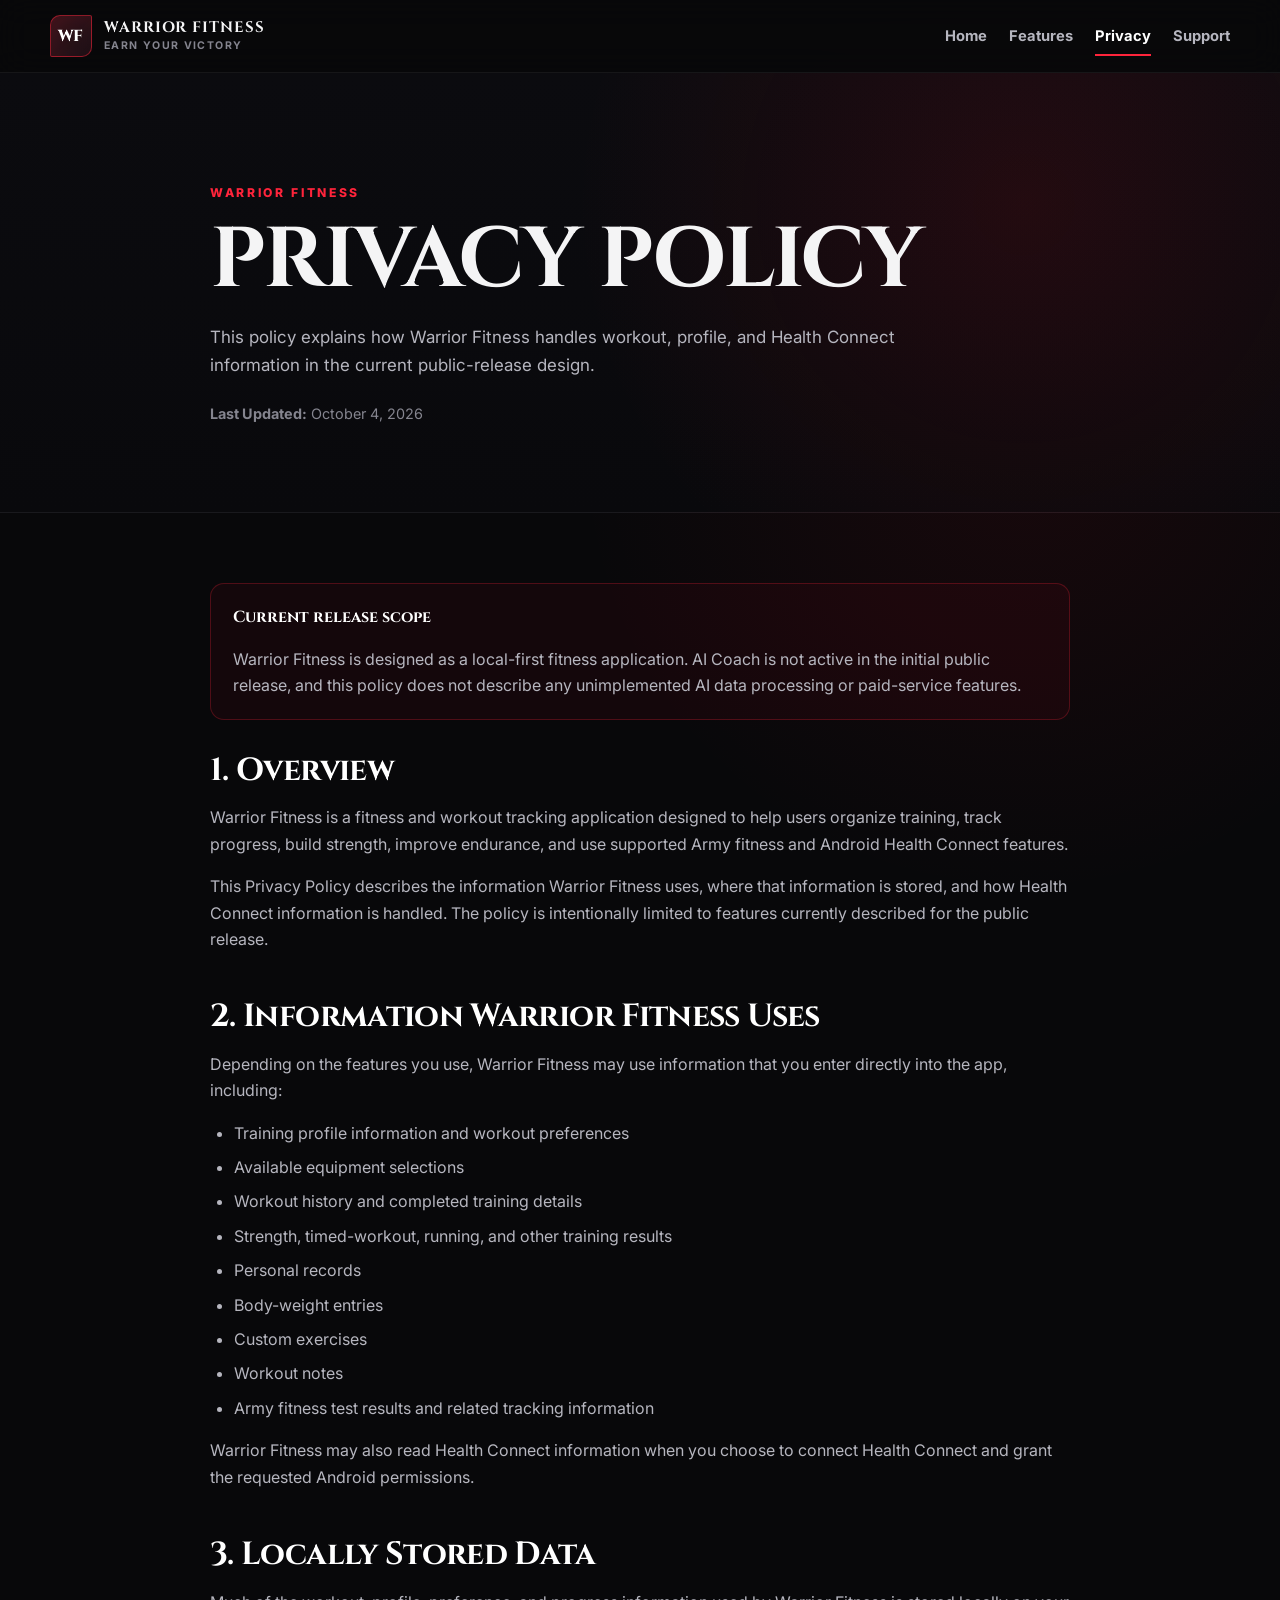
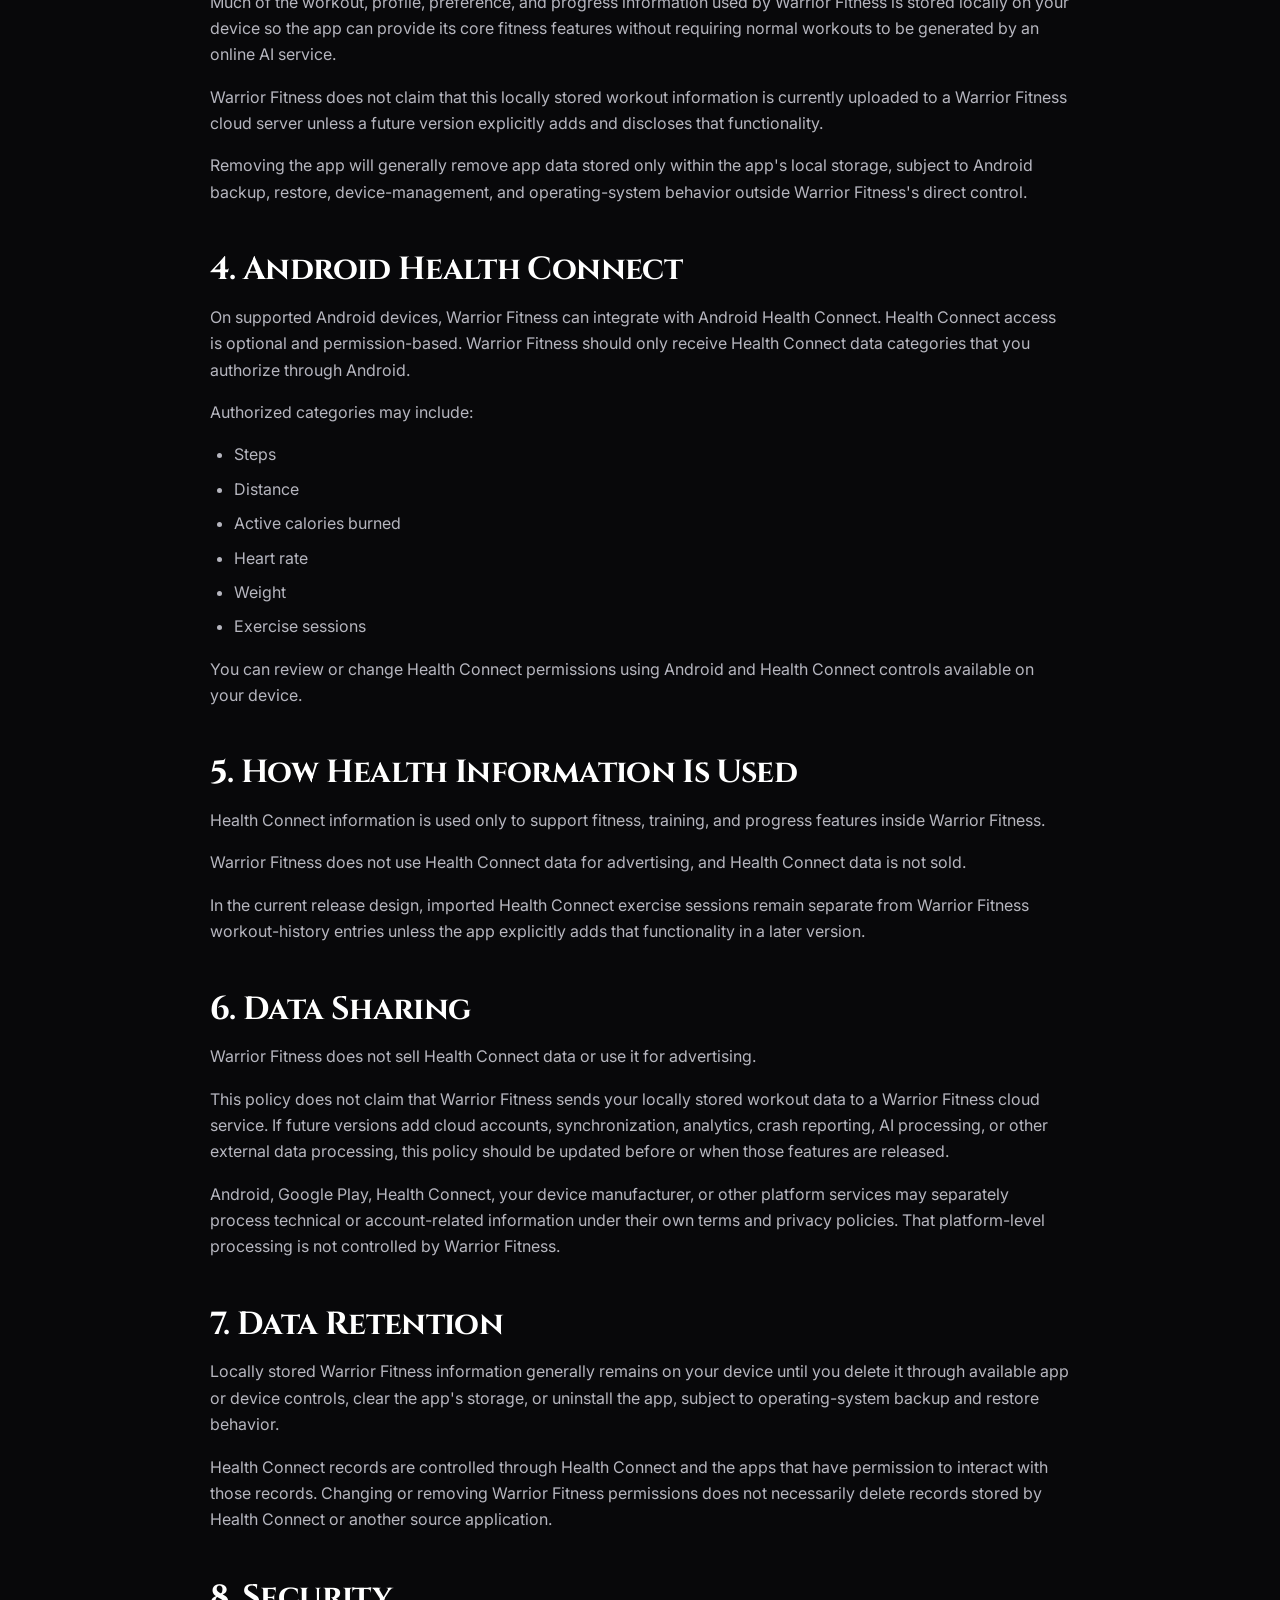
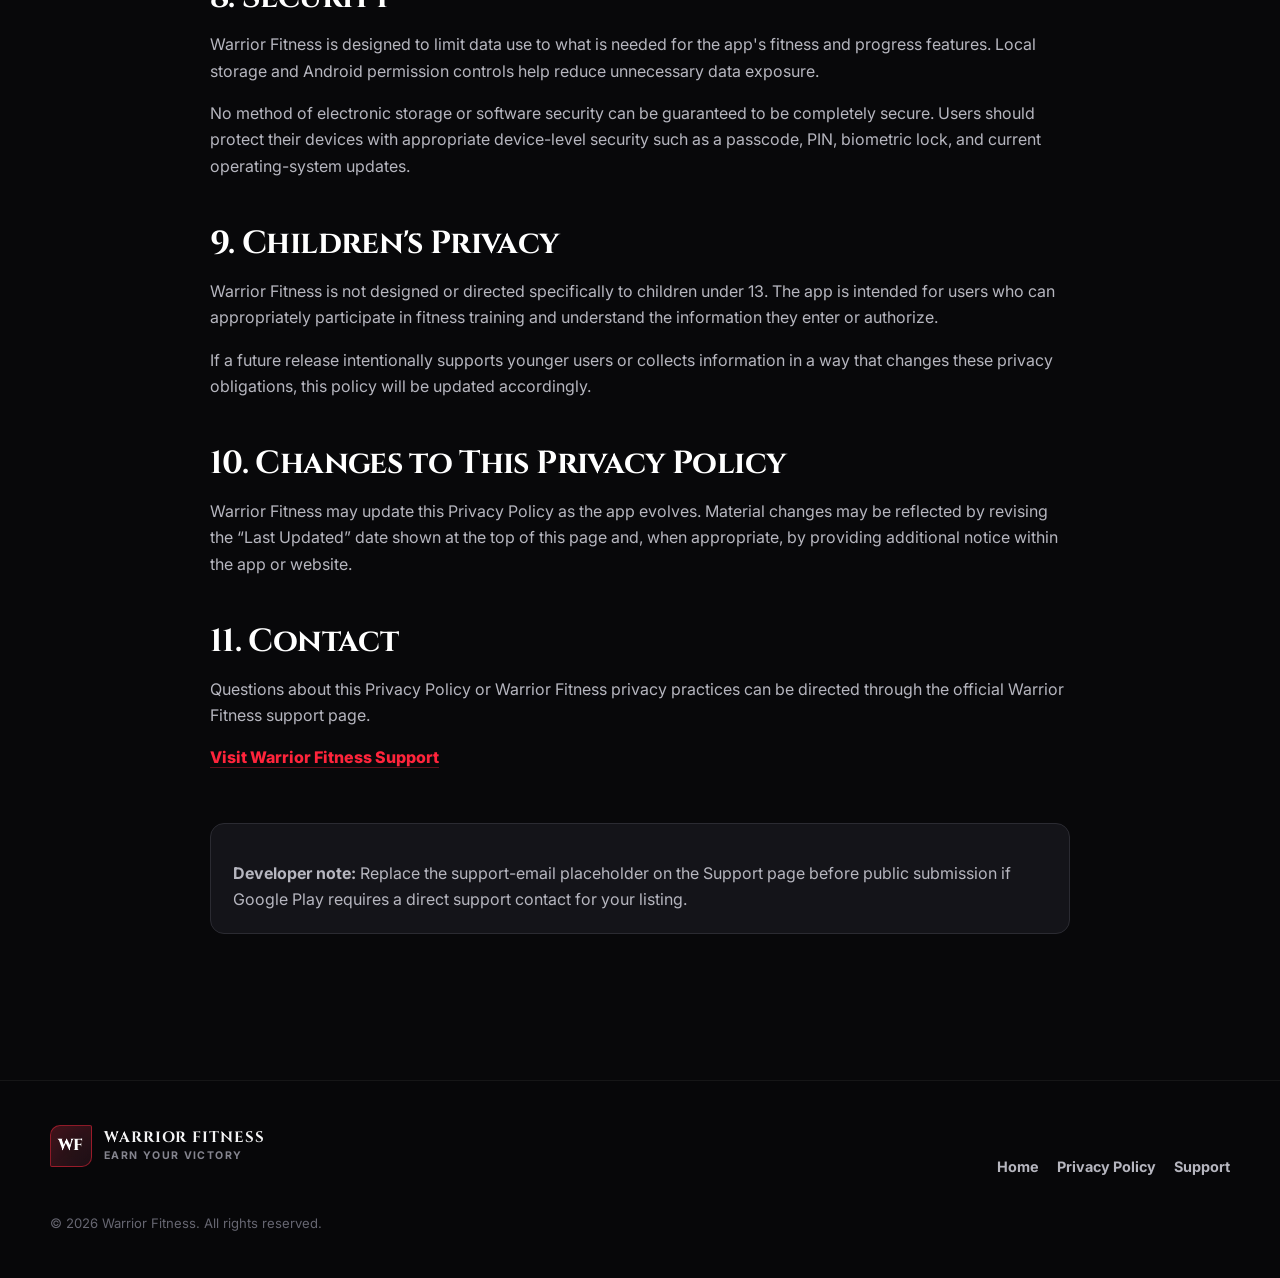
==== privacy.html @ 90946539 "Add files via upload" ====
<!DOCTYPE html>
<html lang="en">
<head>
  <meta charset="utf-8" />
  <meta name="viewport" content="width=device-width, initial-scale=1" />

  <title>Privacy Policy | Warrior Fitness</title>
  <meta name="description" content="Privacy Policy for the Warrior Fitness mobile application." />
  <meta name="theme-color" content="#0a0a0c" />

  <link rel="canonical" href="https://popshot602.github.io/warrior-fitness/privacy.html" />
  <link rel="preconnect" href="https://fonts.googleapis.com" />
  <link rel="preconnect" href="https://fonts.gstatic.com" crossorigin />
  <link href="https://fonts.googleapis.com/css2?family=Cinzel:wght@600;700;800&family=Inter:wght@400;500;600;700&display=swap" rel="stylesheet" />

  <link rel="stylesheet" href="styles.css" />
  <script src="script.js" defer></script>
</head>

<body>
  <a class="skip-link" href="#main-content">Skip to content</a>

  <header class="site-header">
    <div class="container nav-wrap">
      <a class="brand" href="index.html" aria-label="Warrior Fitness home">
        <span class="brand-mark" aria-hidden="true">WF</span>
        <span class="brand-copy">
          <strong>Warrior Fitness</strong>
          <small>Earn Your Victory</small>
        </span>
      </a>

      <button class="nav-toggle" type="button" aria-label="Open navigation" aria-expanded="false" aria-controls="site-nav">
        <span></span>
        <span></span>
        <span></span>
      </button>

      <nav id="site-nav" class="site-nav" aria-label="Main navigation">
        <a href="index.html">Home</a>
        <a href="index.html#features">Features</a>
        <a href="privacy.html" aria-current="page">Privacy</a>
        <a href="support.html">Support</a>
      </nav>
    </div>
  </header>

  <main id="main-content">
    <section class="page-hero">
      <div class="container narrow">
        <p class="eyebrow">Warrior Fitness</p>
        <h1>Privacy Policy</h1>
        <p class="page-summary">
          This policy explains how Warrior Fitness handles workout, profile, and Health Connect information in the current public-release design.
        </p>
        <p class="updated"><strong>Last Updated:</strong> October 4, 2026</p>
      </div>
    </section>

    <section class="section legal-section">
      <div class="container narrow legal-copy">
        <aside class="policy-note">
          <strong>Current release scope</strong>
          <p>
            Warrior Fitness is designed as a local-first fitness application. AI Coach is not active in the initial public release, and this policy does not describe any unimplemented AI data processing or paid-service features.
          </p>
        </aside>

        <h2>1. Overview</h2>
        <p>
          Warrior Fitness is a fitness and workout tracking application designed to help users organize training, track progress, build strength, improve endurance, and use supported Army fitness and Android Health Connect features.
        </p>
        <p>
          This Privacy Policy describes the information Warrior Fitness uses, where that information is stored, and how Health Connect information is handled. The policy is intentionally limited to features currently described for the public release.
        </p>

        <h2>2. Information Warrior Fitness Uses</h2>
        <p>
          Depending on the features you use, Warrior Fitness may use information that you enter directly into the app, including:
        </p>
        <ul>
          <li>Training profile information and workout preferences</li>
          <li>Available equipment selections</li>
          <li>Workout history and completed training details</li>
          <li>Strength, timed-workout, running, and other training results</li>
          <li>Personal records</li>
          <li>Body-weight entries</li>
          <li>Custom exercises</li>
          <li>Workout notes</li>
          <li>Army fitness test results and related tracking information</li>
        </ul>
        <p>
          Warrior Fitness may also read Health Connect information when you choose to connect Health Connect and grant the requested Android permissions.
        </p>

        <h2>3. Locally Stored Data</h2>
        <p>
          Much of the workout, profile, preference, and progress information used by Warrior Fitness is stored locally on your device so the app can provide its core fitness features without requiring normal workouts to be generated by an online AI service.
        </p>
        <p>
          Warrior Fitness does not claim that this locally stored workout information is currently uploaded to a Warrior Fitness cloud server unless a future version explicitly adds and discloses that functionality.
        </p>
        <p>
          Removing the app will generally remove app data stored only within the app's local storage, subject to Android backup, restore, device-management, and operating-system behavior outside Warrior Fitness's direct control.
        </p>

        <h2>4. Android Health Connect</h2>
        <p>
          On supported Android devices, Warrior Fitness can integrate with Android Health Connect. Health Connect access is optional and permission-based. Warrior Fitness should only receive Health Connect data categories that you authorize through Android.
        </p>
        <p>Authorized categories may include:</p>
        <ul>
          <li>Steps</li>
          <li>Distance</li>
          <li>Active calories burned</li>
          <li>Heart rate</li>
          <li>Weight</li>
          <li>Exercise sessions</li>
        </ul>
        <p>
          You can review or change Health Connect permissions using Android and Health Connect controls available on your device.
        </p>

        <h2>5. How Health Information Is Used</h2>
        <p>
          Health Connect information is used only to support fitness, training, and progress features inside Warrior Fitness.
        </p>
        <p>
          Warrior Fitness does not use Health Connect data for advertising, and Health Connect data is not sold.
        </p>
        <p>
          In the current release design, imported Health Connect exercise sessions remain separate from Warrior Fitness workout-history entries unless the app explicitly adds that functionality in a later version.
        </p>

        <h2>6. Data Sharing</h2>
        <p>
          Warrior Fitness does not sell Health Connect data or use it for advertising.
        </p>
        <p>
          This policy does not claim that Warrior Fitness sends your locally stored workout data to a Warrior Fitness cloud service. If future versions add cloud accounts, synchronization, analytics, crash reporting, AI processing, or other external data processing, this policy should be updated before or when those features are released.
        </p>
        <p>
          Android, Google Play, Health Connect, your device manufacturer, or other platform services may separately process technical or account-related information under their own terms and privacy policies. That platform-level processing is not controlled by Warrior Fitness.
        </p>

        <h2>7. Data Retention</h2>
        <p>
          Locally stored Warrior Fitness information generally remains on your device until you delete it through available app or device controls, clear the app's storage, or uninstall the app, subject to operating-system backup and restore behavior.
        </p>
        <p>
          Health Connect records are controlled through Health Connect and the apps that have permission to interact with those records. Changing or removing Warrior Fitness permissions does not necessarily delete records stored by Health Connect or another source application.
        </p>

        <h2>8. Security</h2>
        <p>
          Warrior Fitness is designed to limit data use to what is needed for the app's fitness and progress features. Local storage and Android permission controls help reduce unnecessary data exposure.
        </p>
        <p>
          No method of electronic storage or software security can be guaranteed to be completely secure. Users should protect their devices with appropriate device-level security such as a passcode, PIN, biometric lock, and current operating-system updates.
        </p>

        <h2>9. Children's Privacy</h2>
        <p>
          Warrior Fitness is not designed or directed specifically to children under 13. The app is intended for users who can appropriately participate in fitness training and understand the information they enter or authorize.
        </p>
        <p>
          If a future release intentionally supports younger users or collects information in a way that changes these privacy obligations, this policy will be updated accordingly.
        </p>

        <h2>10. Changes to This Privacy Policy</h2>
        <p>
          Warrior Fitness may update this Privacy Policy as the app evolves. Material changes may be reflected by revising the “Last Updated” date shown at the top of this page and, when appropriate, by providing additional notice within the app or website.
        </p>

        <h2>11. Contact</h2>
        <p>
          Questions about this Privacy Policy or Warrior Fitness privacy practices can be directed through the official Warrior Fitness support page.
        </p>
        <p>
          <a class="text-link" href="support.html">Visit Warrior Fitness Support</a>
        </p>

        <div class="legal-footer-note">
          <p>
            <strong>Developer note:</strong> Replace the support-email placeholder on the Support page before public submission if Google Play requires a direct support contact for your listing.
          </p>
        </div>
      </div>
    </section>
  </main>

  <footer class="site-footer">
    <div class="container footer-grid">
      <div>
        <a class="brand footer-brand" href="index.html" aria-label="Warrior Fitness home">
          <span class="brand-mark" aria-hidden="true">WF</span>
          <span class="brand-copy">
            <strong>Warrior Fitness</strong>
            <small>Earn Your Victory</small>
          </span>
        </a>
      </div>

      <div class="footer-links">
        <a href="index.html">Home</a>
        <a href="privacy.html">Privacy Policy</a>
        <a href="support.html">Support</a>
      </div>

      <p class="copyright">© <span id="year">2026</span> Warrior Fitness. All rights reserved.</p>
    </div>
  </footer>
</body>
</html>
---- styles.css ----
:root {
  --bg: #08080a;
  --bg-soft: #101014;
  --panel: #141419;
  --panel-2: #19191f;
  --line: #2b2b32;
  --line-strong: #42424d;
  --text: #f4f4f5;
  --muted: #b6b6bf;
  --faint: #85858f;
  --red: #d60f22;
  --red-bright: #ff243b;
  --red-dark: #780813;
  --white: #ffffff;
  --shadow: 0 18px 60px rgba(0, 0, 0, 0.38);
  --radius: 18px;
  --radius-sm: 12px;
  --container: 1180px;
}

*,
*::before,
*::after {
  box-sizing: border-box;
}

html {
  scroll-behavior: smooth;
  overflow-x: hidden;
}

body {
  margin: 0;
  min-width: 0;
  overflow-x: hidden;
  background:
    radial-gradient(circle at 80% 10%, rgba(214, 15, 34, 0.08), transparent 28rem),
    var(--bg);
  color: var(--text);
  font-family: "Inter", system-ui, -apple-system, BlinkMacSystemFont, "Segoe UI", sans-serif;
  line-height: 1.65;
  text-rendering: optimizeLegibility;
  -webkit-font-smoothing: antialiased;
}

img,
svg {
  display: block;
  max-width: 100%;
}

a {
  color: inherit;
  text-decoration: none;
}

button,
input,
textarea,
select {
  font: inherit;
}

button,
a {
  -webkit-tap-highlight-color: transparent;
}

::selection {
  background: var(--red);
  color: var(--white);
}

.skip-link {
  position: fixed;
  left: 16px;
  top: 12px;
  z-index: 1000;
  transform: translateY(-180%);
  padding: 10px 14px;
  border-radius: 8px;
  background: var(--white);
  color: #111;
  font-weight: 700;
}

.skip-link:focus {
  transform: translateY(0);
}

.container {
  width: min(calc(100% - 40px), var(--container));
  margin-inline: auto;
}

.narrow {
  width: min(calc(100% - 40px), 860px);
}

.site-header {
  position: sticky;
  top: 0;
  z-index: 100;
  border-bottom: 1px solid rgba(255, 255, 255, 0.06);
  background: rgba(8, 8, 10, 0.88);
  backdrop-filter: blur(16px);
  -webkit-backdrop-filter: blur(16px);
}

.nav-wrap {
  min-height: 72px;
  display: flex;
  align-items: center;
  justify-content: space-between;
  gap: 24px;
}

.brand {
  display: inline-flex;
  align-items: center;
  gap: 12px;
  min-width: max-content;
}

.brand-mark {
  width: 42px;
  height: 42px;
  display: grid;
  place-items: center;
  border: 1px solid rgba(255, 36, 59, 0.5);
  border-radius: 10px 2px 10px 2px;
  background:
    linear-gradient(135deg, rgba(255, 36, 59, 0.18), rgba(255, 36, 59, 0.02)),
    #101014;
  color: var(--white);
  font-family: "Cinzel", Georgia, serif;
  font-weight: 800;
  letter-spacing: 0.04em;
  box-shadow: inset 0 0 24px rgba(214, 15, 34, 0.08);
}

.brand-copy {
  display: grid;
  line-height: 1.1;
}

.brand-copy strong {
  font-family: "Cinzel", Georgia, serif;
  font-size: 0.94rem;
  letter-spacing: 0.06em;
  text-transform: uppercase;
}

.brand-copy small {
  margin-top: 4px;
  color: var(--faint);
  font-size: 0.66rem;
  font-weight: 700;
  letter-spacing: 0.13em;
  text-transform: uppercase;
}

.site-nav {
  display: flex;
  align-items: center;
  gap: 22px;
}

.site-nav a {
  position: relative;
  color: var(--muted);
  font-size: 0.92rem;
  font-weight: 700;
  transition: color 0.2s ease;
}

.site-nav a::after {
  content: "";
  position: absolute;
  left: 0;
  right: 100%;
  bottom: -8px;
  height: 2px;
  background: var(--red-bright);
  transition: right 0.2s ease;
}

.site-nav a:hover,
.site-nav a:focus-visible,
.site-nav a[aria-current="page"] {
  color: var(--white);
}

.site-nav a:hover::after,
.site-nav a:focus-visible::after,
.site-nav a[aria-current="page"]::after {
  right: 0;
}

.nav-toggle {
  display: none;
  width: 44px;
  height: 44px;
  border: 1px solid var(--line);
  border-radius: 10px;
  background: #111116;
  cursor: pointer;
}

.nav-toggle span {
  display: block;
  width: 20px;
  height: 2px;
  margin: 4px auto;
  background: var(--white);
  transition: transform 0.2s ease, opacity 0.2s ease;
}

.hero {
  position: relative;
  isolation: isolate;
  overflow: hidden;
  min-height: 720px;
  display: grid;
  align-items: center;
  border-bottom: 1px solid rgba(255, 255, 255, 0.06);
  background:
    linear-gradient(180deg, rgba(7, 7, 9, 0.74), rgba(7, 7, 9, 0.98)),
    repeating-linear-gradient(120deg, transparent 0 36px, rgba(255, 255, 255, 0.012) 36px 37px);
}

.hero-noise {
  position: absolute;
  inset: 0;
  z-index: -4;
  opacity: 0.35;
  background:
    radial-gradient(circle at 20% 20%, rgba(255, 255, 255, 0.05) 0 1px, transparent 1px 100%);
  background-size: 17px 17px;
}

.hero-glow {
  position: absolute;
  z-index: -3;
  border-radius: 50%;
  filter: blur(110px);
  opacity: 0.2;
}

.hero-glow-one {
  width: 430px;
  height: 430px;
  right: -90px;
  top: 60px;
  background: var(--red-bright);
}

.hero-glow-two {
  width: 280px;
  height: 280px;
  left: -120px;
  bottom: 10px;
  background: var(--red-dark);
}

.hero-grid {
  display: grid;
  grid-template-columns: minmax(0, 1.04fr) minmax(320px, 0.96fr);
  gap: 64px;
  align-items: center;
  padding-block: 88px 96px;
}

.eyebrow {
  margin: 0 0 12px;
  color: var(--red-bright);
  font-size: 0.76rem;
  font-weight: 800;
  letter-spacing: 0.22em;
  text-transform: uppercase;
}

h1,
h2,
h3 {
  margin: 0;
  font-family: "Cinzel", Georgia, serif;
  line-height: 1.08;
}

h1 {
  font-size: clamp(3.4rem, 8vw, 7rem);
  letter-spacing: -0.03em;
  text-transform: uppercase;
}

h2 {
  font-size: clamp(2rem, 4vw, 3.5rem);
  letter-spacing: -0.02em;
}

h3 {
  font-size: 1.18rem;
}

.hero-motto {
  margin: 10px 0 22px;
  color: var(--red-bright);
  font-family: "Cinzel", Georgia, serif;
  font-size: clamp(1.05rem, 2vw, 1.55rem);
  font-weight: 700;
  letter-spacing: 0.26em;
  text-transform: uppercase;
}

.hero-lead {
  max-width: 680px;
  margin: 0;
  color: #d3d3da;
  font-size: clamp(1.06rem, 1.8vw, 1.2rem);
}

.hero-actions,
.cta-actions {
  display: flex;
  flex-wrap: wrap;
  gap: 12px;
  margin-top: 30px;
}

.btn {
  min-height: 50px;
  display: inline-flex;
  align-items: center;
  justify-content: center;
  padding: 0 20px;
  border: 1px solid transparent;
  border-radius: 9px;
  font-weight: 800;
  letter-spacing: 0.02em;
  transition: transform 0.18s ease, background 0.18s ease, border-color 0.18s ease, box-shadow 0.18s ease;
}

.btn:hover,
.btn:focus-visible {
  transform: translateY(-2px);
}

.btn-primary {
  background: linear-gradient(180deg, var(--red-bright), var(--red));
  color: var(--white);
  box-shadow: 0 12px 30px rgba(214, 15, 34, 0.22);
}

.btn-primary:hover,
.btn-primary:focus-visible {
  box-shadow: 0 16px 36px rgba(214, 15, 34, 0.34);
}

.btn-secondary {
  border-color: var(--line-strong);
  background: rgba(255, 255, 255, 0.03);
  color: var(--white);
}

.btn-secondary:hover,
.btn-secondary:focus-visible {
  border-color: rgba(255, 36, 59, 0.65);
  background: rgba(255, 36, 59, 0.06);
}

.release-panel {
  max-width: 560px;
  display: flex;
  align-items: center;
  gap: 14px;
  margin-top: 28px;
  padding: 16px;
  border: 1px solid var(--line);
  border-radius: 14px;
  background: rgba(18, 18, 23, 0.72);
  box-shadow: inset 0 1px rgba(255, 255, 255, 0.02);
}

.release-icon {
  width: 42px;
  height: 42px;
  flex: 0 0 auto;
  display: grid;
  place-items: center;
  border-radius: 10px;
  background: rgba(255, 255, 255, 0.06);
}

.release-icon svg {
  width: 21px;
  fill: var(--red-bright);
}

.release-panel div:last-child {
  min-width: 0;
  display: grid;
}

.release-label {
  color: var(--faint);
  font-size: 0.7rem;
  font-weight: 800;
  letter-spacing: 0.14em;
  text-transform: uppercase;
}

.release-panel strong {
  margin-top: 2px;
  color: var(--white);
}

.release-panel small {
  margin-top: 2px;
  color: var(--faint);
}

.hero-art {
  display: grid;
  place-items: center;
}

.shield-ring {
  position: relative;
  width: min(100%, 460px);
  filter: drop-shadow(0 30px 45px rgba(0, 0, 0, 0.45));
}

.spartan-svg {
  width: 100%;
}

.shield-fill {
  fill: #111116;
  stroke: rgba(255, 255, 255, 0.08);
  stroke-width: 4;
}

.shield-line {
  fill: none;
  stroke: var(--red);
  stroke-width: 4;
}

.crest {
  fill: var(--red-dark);
}

.helmet {
  fill: #c70d1f;
}

.helmet-cut {
  fill: #0c0c0f;
}

.helmet-shadow {
  fill: #8d0a16;
}

.spear {
  fill: #d8d8dc;
}

.spear-head,
.spear-butt {
  fill: var(--red-bright);
}

.laurel {
  fill: rgba(214, 15, 34, 0.18);
  stroke: rgba(255, 36, 59, 0.55);
  stroke-width: 2;
}

.laurel-line {
  fill: none;
  stroke: rgba(255, 36, 59, 0.7);
  stroke-width: 3;
}

.warrior-badge {
  position: absolute;
  left: 50%;
  bottom: 24px;
  transform: translateX(-50%);
  min-width: 180px;
  display: flex;
  align-items: center;
  justify-content: center;
  gap: 14px;
  padding: 10px 18px;
  border: 1px solid rgba(255, 36, 59, 0.45);
  border-radius: 999px;
  background: rgba(8, 8, 10, 0.82);
  backdrop-filter: blur(12px);
}

.warrior-badge span {
  color: var(--faint);
  font-size: 0.64rem;
  font-weight: 800;
  letter-spacing: 0.12em;
  text-transform: uppercase;
}

.warrior-badge strong {
  color: var(--white);
  font-family: "Cinzel", Georgia, serif;
  letter-spacing: 0.06em;
}

.hero-stripe {
  position: absolute;
  left: -5%;
  right: -5%;
  bottom: 48px;
  z-index: -2;
  height: 1px;
  transform: rotate(-3deg);
  background: linear-gradient(90deg, transparent, rgba(214, 15, 34, 0.8), transparent);
}

.section {
  padding-block: 96px;
}

.section-dark {
  background:
    linear-gradient(180deg, rgba(255, 255, 255, 0.015), transparent 26%),
    #0d0d11;
  border-block: 1px solid rgba(255, 255, 255, 0.05);
}

.section-grid {
  display: grid;
  grid-template-columns: minmax(0, 0.86fr) minmax(0, 1.14fr);
  gap: 72px;
  align-items: start;
}

.prose {
  color: var(--muted);
  font-size: 1.06rem;
}

.prose p:first-child {
  margin-top: 0;
}

.prose p:last-child {
  margin-bottom: 0;
}

.section-heading {
  max-width: 800px;
  margin-bottom: 44px;
}

.section-heading > p:last-child,
.section-lead,
.page-summary {
  color: var(--muted);
  font-size: 1.06rem;
}

.feature-grid {
  display: grid;
  grid-template-columns: repeat(4, minmax(0, 1fr));
  gap: 16px;
}

.feature-card,
.coming-card,
.support-card {
  position: relative;
  overflow: hidden;
  border: 1px solid var(--line);
  border-radius: var(--radius);
  background:
    linear-gradient(180deg, rgba(255, 255, 255, 0.025), transparent 45%),
    var(--panel);
  box-shadow: inset 0 1px rgba(255, 255, 255, 0.02);
}

.feature-card {
  min-height: 235px;
  padding: 24px;
}

.feature-card::before,
.coming-card::before {
  content: "";
  position: absolute;
  inset: 0 auto 0 0;
  width: 2px;
  background: linear-gradient(180deg, transparent, rgba(255, 36, 59, 0.72), transparent);
  opacity: 0;
  transition: opacity 0.2s ease;
}

.feature-card:hover::before,
.coming-card:hover::before {
  opacity: 1;
}

.feature-card.featured {
  border-color: rgba(255, 36, 59, 0.38);
  background:
    radial-gradient(circle at 90% 0%, rgba(214, 15, 34, 0.15), transparent 45%),
    var(--panel);
}

.icon-box,
.coming-icon {
  display: grid;
  place-items: center;
  width: 42px;
  height: 42px;
  margin-bottom: 22px;
  border: 1px solid rgba(255, 36, 59, 0.28);
  border-radius: 10px;
  background: rgba(214, 15, 34, 0.08);
  color: var(--red-bright);
  font-size: 0.72rem;
  font-weight: 800;
  letter-spacing: 0.08em;
}

.feature-card p,
.coming-card p,
.support-card p,
.support-card li {
  color: var(--muted);
}

.army-section {
  background:
    radial-gradient(circle at 20% 50%, rgba(214, 15, 34, 0.1), transparent 26rem),
    var(--bg);
}

.army-grid {
  display: grid;
  grid-template-columns: minmax(280px, 0.8fr) minmax(0, 1.2fr);
  gap: 78px;
  align-items: center;
}

.army-visual {
  display: grid;
  place-items: center;
}

.target-rings {
  position: relative;
  width: min(100%, 360px);
  aspect-ratio: 1;
  display: grid;
  place-items: center;
  border-radius: 50%;
  background: radial-gradient(circle, rgba(214, 15, 34, 0.16), transparent 58%);
}

.target-rings span {
  position: absolute;
  border: 1px solid rgba(255, 255, 255, 0.09);
  border-radius: 50%;
}

.target-rings span:nth-child(1) { inset: 0; }
.target-rings span:nth-child(2) { inset: 12%; }
.target-rings span:nth-child(3) { inset: 25%; }
.target-rings span:nth-child(4) { inset: 39%; border-color: rgba(255, 36, 59, 0.42); }

.target-rings::before,
.target-rings::after {
  content: "";
  position: absolute;
  background: linear-gradient(90deg, transparent, rgba(255, 36, 59, 0.52), transparent);
}

.target-rings::before {
  width: 100%;
  height: 1px;
}

.target-rings::after {
  width: 1px;
  height: 100%;
  background: linear-gradient(180deg, transparent, rgba(255, 36, 59, 0.52), transparent);
}

.target-core {
  position: relative;
  z-index: 2;
  width: 90px;
  height: 90px;
  display: grid;
  place-items: center;
  border: 2px solid var(--red-bright);
  border-radius: 50%;
  background: #101014;
  color: var(--white);
  font-family: "Cinzel", Georgia, serif;
  font-size: 1.35rem;
  font-weight: 800;
  letter-spacing: 0.12em;
  box-shadow: 0 0 45px rgba(214, 15, 34, 0.22);
}

.check-list {
  list-style: none;
  padding: 0;
  margin: 28px 0 0;
}

.check-list li {
  position: relative;
  margin: 14px 0;
  padding-left: 30px;
  color: #d4d4db;
}

.check-list li::before {
  content: "";
  position: absolute;
  left: 0;
  top: 0.68em;
  width: 14px;
  height: 7px;
  border-left: 2px solid var(--red-bright);
  border-bottom: 2px solid var(--red-bright);
  transform: rotate(-45deg);
}

.fine-print {
  margin-top: 26px;
  color: var(--faint);
  font-size: 0.85rem;
}

.health-grid {
  display: grid;
  grid-template-columns: minmax(0, 1.2fr) minmax(280px, 0.8fr);
  gap: 72px;
  align-items: center;
}

.health-tags {
  display: flex;
  flex-wrap: wrap;
  gap: 10px;
  margin-top: 28px;
}

.health-tags span {
  padding: 9px 12px;
  border: 1px solid var(--line);
  border-radius: 999px;
  background: rgba(255, 255, 255, 0.025);
  color: #d6d6dc;
  font-size: 0.86rem;
  font-weight: 700;
}

.stat-stack {
  display: grid;
  gap: 12px;
}

.stat-card {
  position: relative;
  overflow: hidden;
  min-height: 125px;
  padding: 22px;
  border: 1px solid var(--line);
  border-radius: 16px;
  background: linear-gradient(135deg, #16161c, #111116);
}

.stat-card::after {
  content: "";
  position: absolute;
  inset: 0 0 auto auto;
  width: 110px;
  height: 110px;
  border-radius: 50%;
  transform: translate(36%, -36%);
  background: rgba(214, 15, 34, 0.1);
}

.stat-kicker {
  color: var(--red-bright);
  font-size: 0.7rem;
  font-weight: 800;
  letter-spacing: 0.13em;
  text-transform: uppercase;
}

.stat-card strong {
  display: block;
  margin-top: 3px;
  font-family: "Cinzel", Georgia, serif;
  font-size: 1.7rem;
}

.stat-card small {
  color: var(--faint);
}

.coming-section {
  background:
    linear-gradient(180deg, transparent, rgba(214, 15, 34, 0.035) 50%, transparent),
    var(--bg);
}

.coming-grid {
  display: grid;
  grid-template-columns: repeat(4, minmax(0, 1fr));
  gap: 16px;
}

.coming-card {
  min-height: 230px;
  padding: 24px;
}

.cta-section {
  padding-top: 40px;
}

.cta-card {
  display: flex;
  align-items: center;
  justify-content: space-between;
  gap: 40px;
  padding: 38px;
  border: 1px solid rgba(255, 36, 59, 0.28);
  border-radius: 22px;
  background:
    linear-gradient(120deg, rgba(214, 15, 34, 0.14), transparent 48%),
    var(--panel);
  box-shadow: var(--shadow);
}

.cta-card h2 {
  max-width: 780px;
  font-size: clamp(1.7rem, 3.2vw, 2.8rem);
}

.cta-card p {
  margin-bottom: 0;
  color: var(--muted);
}

.cta-actions {
  flex: 0 0 auto;
  margin-top: 0;
}

.page-hero {
  position: relative;
  overflow: hidden;
  padding-block: 110px 72px;
  border-bottom: 1px solid rgba(255, 255, 255, 0.06);
  background:
    radial-gradient(circle at 80% 30%, rgba(214, 15, 34, 0.12), transparent 28rem),
    linear-gradient(180deg, #0b0b0f, #09090c);
}

.page-hero h1 {
  font-size: clamp(2.7rem, 7vw, 5.3rem);
}

.page-summary {
  max-width: 700px;
  margin-bottom: 0;
}

.updated {
  margin-top: 22px;
  color: var(--faint);
  font-size: 0.9rem;
}

.legal-section {
  padding-top: 70px;
}

.legal-copy {
  color: var(--muted);
}

.legal-copy h2 {
  margin-top: 48px;
  color: var(--white);
  font-size: clamp(1.45rem, 3vw, 2rem);
}

.legal-copy h2:first-of-type {
  margin-top: 34px;
}

.legal-copy ul {
  padding-left: 24px;
}

.legal-copy li {
  margin: 8px 0;
}

.policy-note,
.legal-footer-note {
  padding: 20px 22px;
  border: 1px solid rgba(255, 36, 59, 0.25);
  border-radius: 14px;
  background: rgba(214, 15, 34, 0.06);
}

.policy-note strong {
  display: block;
  color: var(--white);
  font-family: "Cinzel", Georgia, serif;
}

.policy-note p,
.legal-footer-note p {
  margin-bottom: 0;
}

.legal-footer-note {
  margin-top: 52px;
  border-color: var(--line);
  background: var(--panel);
}

.text-link {
  color: var(--red-bright);
  font-weight: 800;
  text-decoration: underline;
  text-decoration-color: rgba(255, 36, 59, 0.35);
  text-underline-offset: 4px;
}

.text-link:hover,
.text-link:focus-visible {
  color: #ff5a6c;
}

.support-section {
  padding-top: 70px;
}

.support-contact-card {
  display: flex;
  align-items: center;
  justify-content: space-between;
  gap: 28px;
  margin-bottom: 26px;
  padding: 28px;
  border: 1px solid rgba(255, 36, 59, 0.3);
  border-radius: var(--radius);
  background:
    linear-gradient(120deg, rgba(214, 15, 34, 0.12), transparent 48%),
    var(--panel);
}

.support-contact-card h2 {
  font-size: clamp(1.5rem, 3vw, 2.1rem);
}

.support-contact-card p {
  margin-bottom: 0;
  color: var(--muted);
}

.support-placeholder {
  flex: 0 0 auto;
  padding: 12px 14px;
  border: 1px solid var(--line);
  border-radius: 10px;
  background: rgba(0, 0, 0, 0.16);
  color: var(--muted);
}

.support-placeholder strong {
  color: var(--white);
}

.support-grid {
  display: grid;
  grid-template-columns: repeat(2, minmax(0, 1fr));
  gap: 16px;
}

.support-card {
  padding: 26px;
}

.support-card h2 {
  font-size: 1.34rem;
}

.support-card ol,
.support-card ul {
  padding-left: 22px;
}

.site-footer {
  margin-top: 50px;
  padding-block: 44px;
  border-top: 1px solid rgba(255, 255, 255, 0.06);
  background: #070709;
}

.footer-grid {
  display: grid;
  grid-template-columns: 1fr auto;
  gap: 28px;
  align-items: end;
}

.footer-brand {
  margin-bottom: 12px;
}

.footer-copy {
  margin: 0;
  color: var(--faint);
}

.footer-links {
  display: flex;
  flex-wrap: wrap;
  justify-content: flex-end;
  gap: 18px;
}

.footer-links a {
  color: var(--muted);
  font-size: 0.9rem;
  font-weight: 700;
}

.footer-links a:hover,
.footer-links a:focus-visible {
  color: var(--white);
}

.copyright {
  grid-column: 1 / -1;
  margin: 6px 0 0;
  color: #666671;
  font-size: 0.82rem;
}

:focus-visible {
  outline: 3px solid rgba(255, 36, 59, 0.65);
  outline-offset: 3px;
}

@media (max-width: 980px) {
  .nav-toggle {
    display: block;
  }

  .site-nav {
    position: absolute;
    left: 20px;
    right: 20px;
    top: calc(100% + 8px);
    display: grid;
    gap: 0;
    padding: 10px;
    border: 1px solid var(--line);
    border-radius: 14px;
    background: rgba(12, 12, 16, 0.98);
    box-shadow: var(--shadow);
    opacity: 0;
    pointer-events: none;
    transform: translateY(-8px);
    transition: opacity 0.18s ease, transform 0.18s ease;
  }

  .site-nav.open {
    opacity: 1;
    pointer-events: auto;
    transform: translateY(0);
  }

  .site-nav a {
    padding: 13px 12px;
    border-radius: 8px;
  }

  .site-nav a::after {
    display: none;
  }

  .site-nav a:hover,
  .site-nav a:focus-visible {
    background: rgba(255, 255, 255, 0.04);
  }

  .nav-toggle[aria-expanded="true"] span:nth-child(1) {
    transform: translateY(6px) rotate(45deg);
  }

  .nav-toggle[aria-expanded="true"] span:nth-child(2) {
    opacity: 0;
  }

  .nav-toggle[aria-expanded="true"] span:nth-child(3) {
    transform: translateY(-6px) rotate(-45deg);
  }

  .hero-grid {
    grid-template-columns: 1fr;
    gap: 46px;
    padding-block: 72px 86px;
  }

  .hero-copy {
    text-align: center;
  }

  .hero-lead,
  .release-panel {
    margin-inline: auto;
  }

  .hero-actions {
    justify-content: center;
  }

  .hero-art {
    order: -1;
  }

  .shield-ring {
    width: min(76vw, 360px);
  }

  .feature-grid,
  .coming-grid {
    grid-template-columns: repeat(2, minmax(0, 1fr));
  }

  .army-grid,
  .health-grid,
  .section-grid {
    grid-template-columns: 1fr;
    gap: 44px;
  }

  .army-visual {
    order: 2;
  }

  .target-rings {
    width: min(80vw, 320px);
  }

  .cta-card {
    align-items: flex-start;
    flex-direction: column;
  }

  .support-contact-card {
    align-items: flex-start;
    flex-direction: column;
  }
}

@media (max-width: 700px) {
  .container,
  .narrow {
    width: min(calc(100% - 28px), var(--container));
  }

  .site-header .container {
    width: calc(100% - 24px);
  }

  .nav-wrap {
    min-height: 66px;
  }

  .brand-copy strong {
    font-size: 0.84rem;
  }

  .brand-copy small {
    font-size: 0.6rem;
  }

  .hero {
    min-height: 0;
  }

  .hero-grid {
    padding-block: 58px 72px;
  }

  h1 {
    font-size: clamp(2.8rem, 16vw, 4.6rem);
  }

  .hero-motto {
    letter-spacing: 0.18em;
  }

  .hero-actions,
  .cta-actions {
    display: grid;
    width: 100%;
  }

  .btn {
    width: 100%;
  }

  .release-panel {
    align-items: flex-start;
    text-align: left;
  }

  .section {
    padding-block: 72px;
  }

  .feature-grid,
  .coming-grid,
  .support-grid {
    grid-template-columns: 1fr;
  }

  .feature-card,
  .coming-card {
    min-height: 0;
  }

  .page-hero {
    padding-block: 84px 58px;
  }

  .cta-section {
    padding-top: 24px;
  }

  .cta-card {
    padding: 26px;
  }

  .support-contact-card,
  .support-card {
    padding: 22px;
  }

  .support-placeholder {
    width: 100%;
  }

  .footer-grid {
    grid-template-columns: 1fr;
    align-items: start;
  }

  .footer-links {
    justify-content: flex-start;
  }
}

@media (prefers-reduced-motion: reduce) {
  html {
    scroll-behavior: auto;
  }

  *,
  *::before,
  *::after {
    animation-duration: 0.01ms !important;
    animation-iteration-count: 1 !important;
    transition-duration: 0.01ms !important;
    scroll-behavior: auto !important;
  }
}
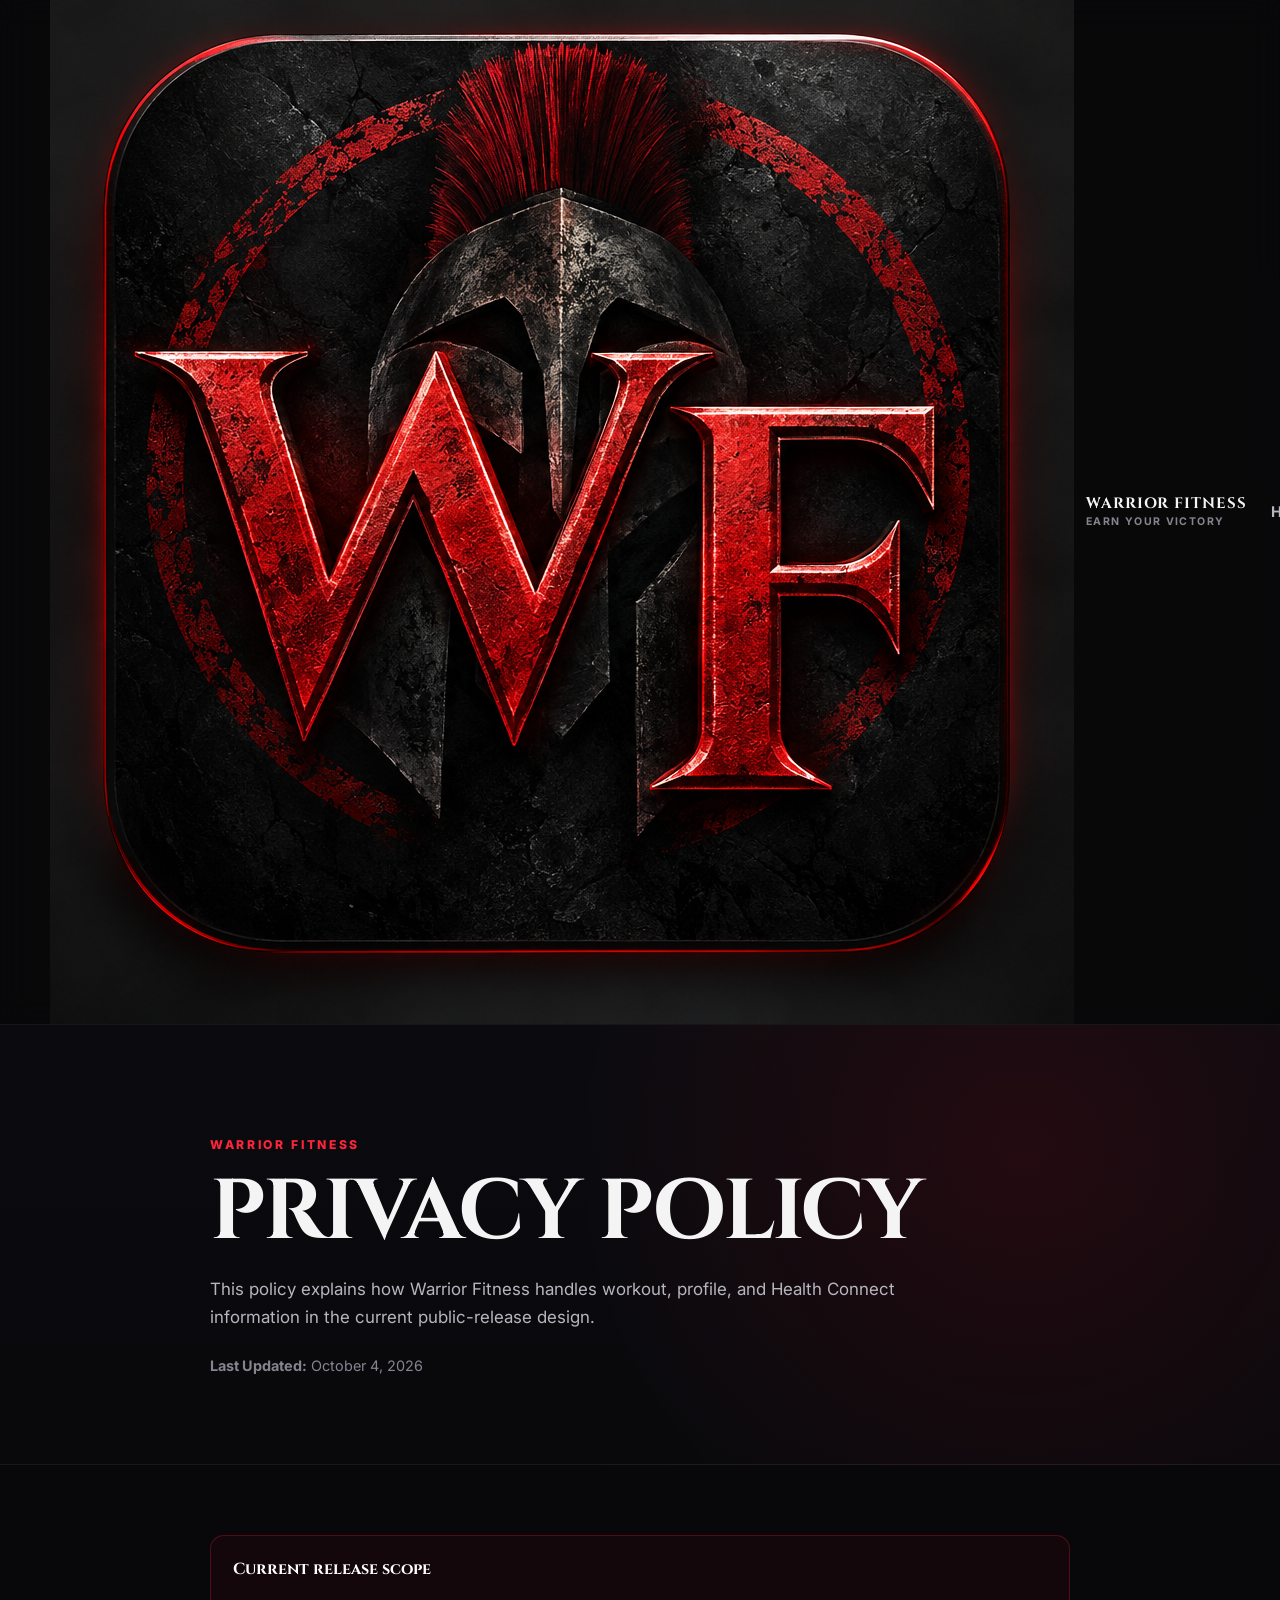
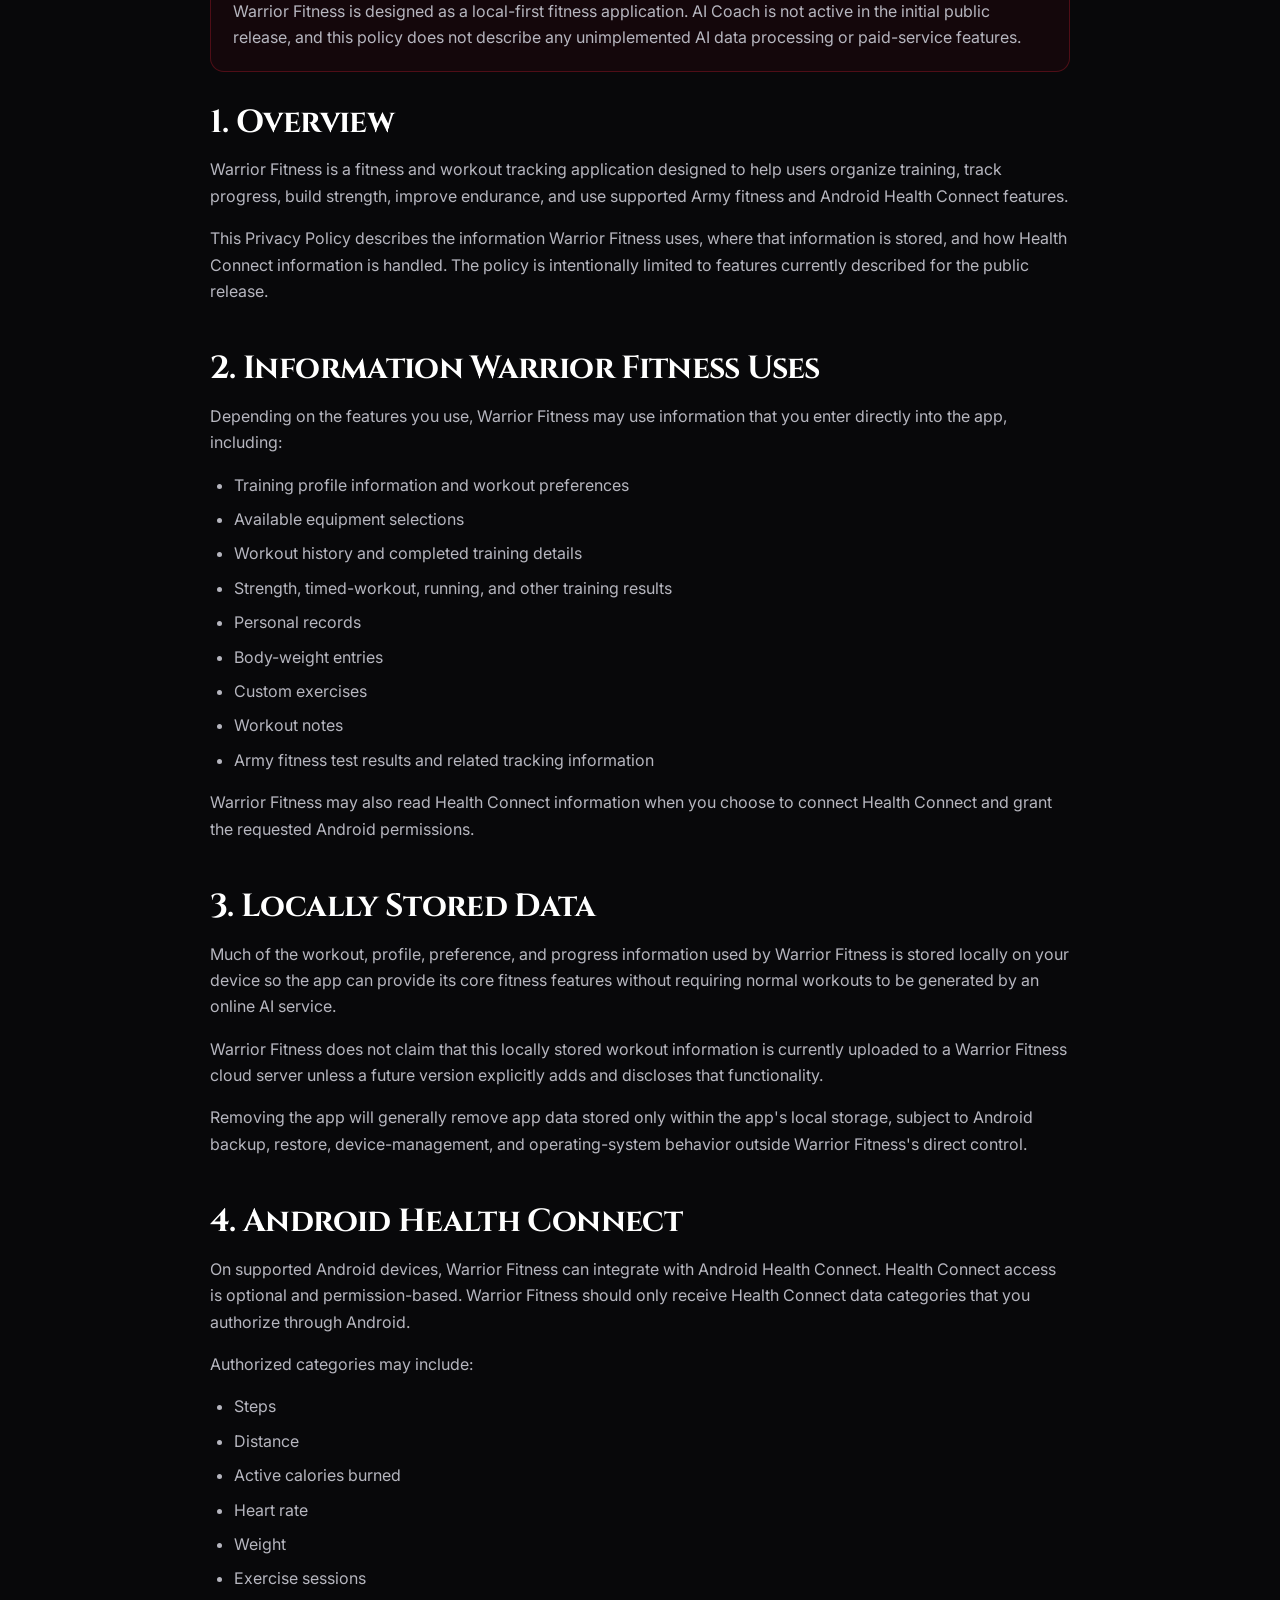
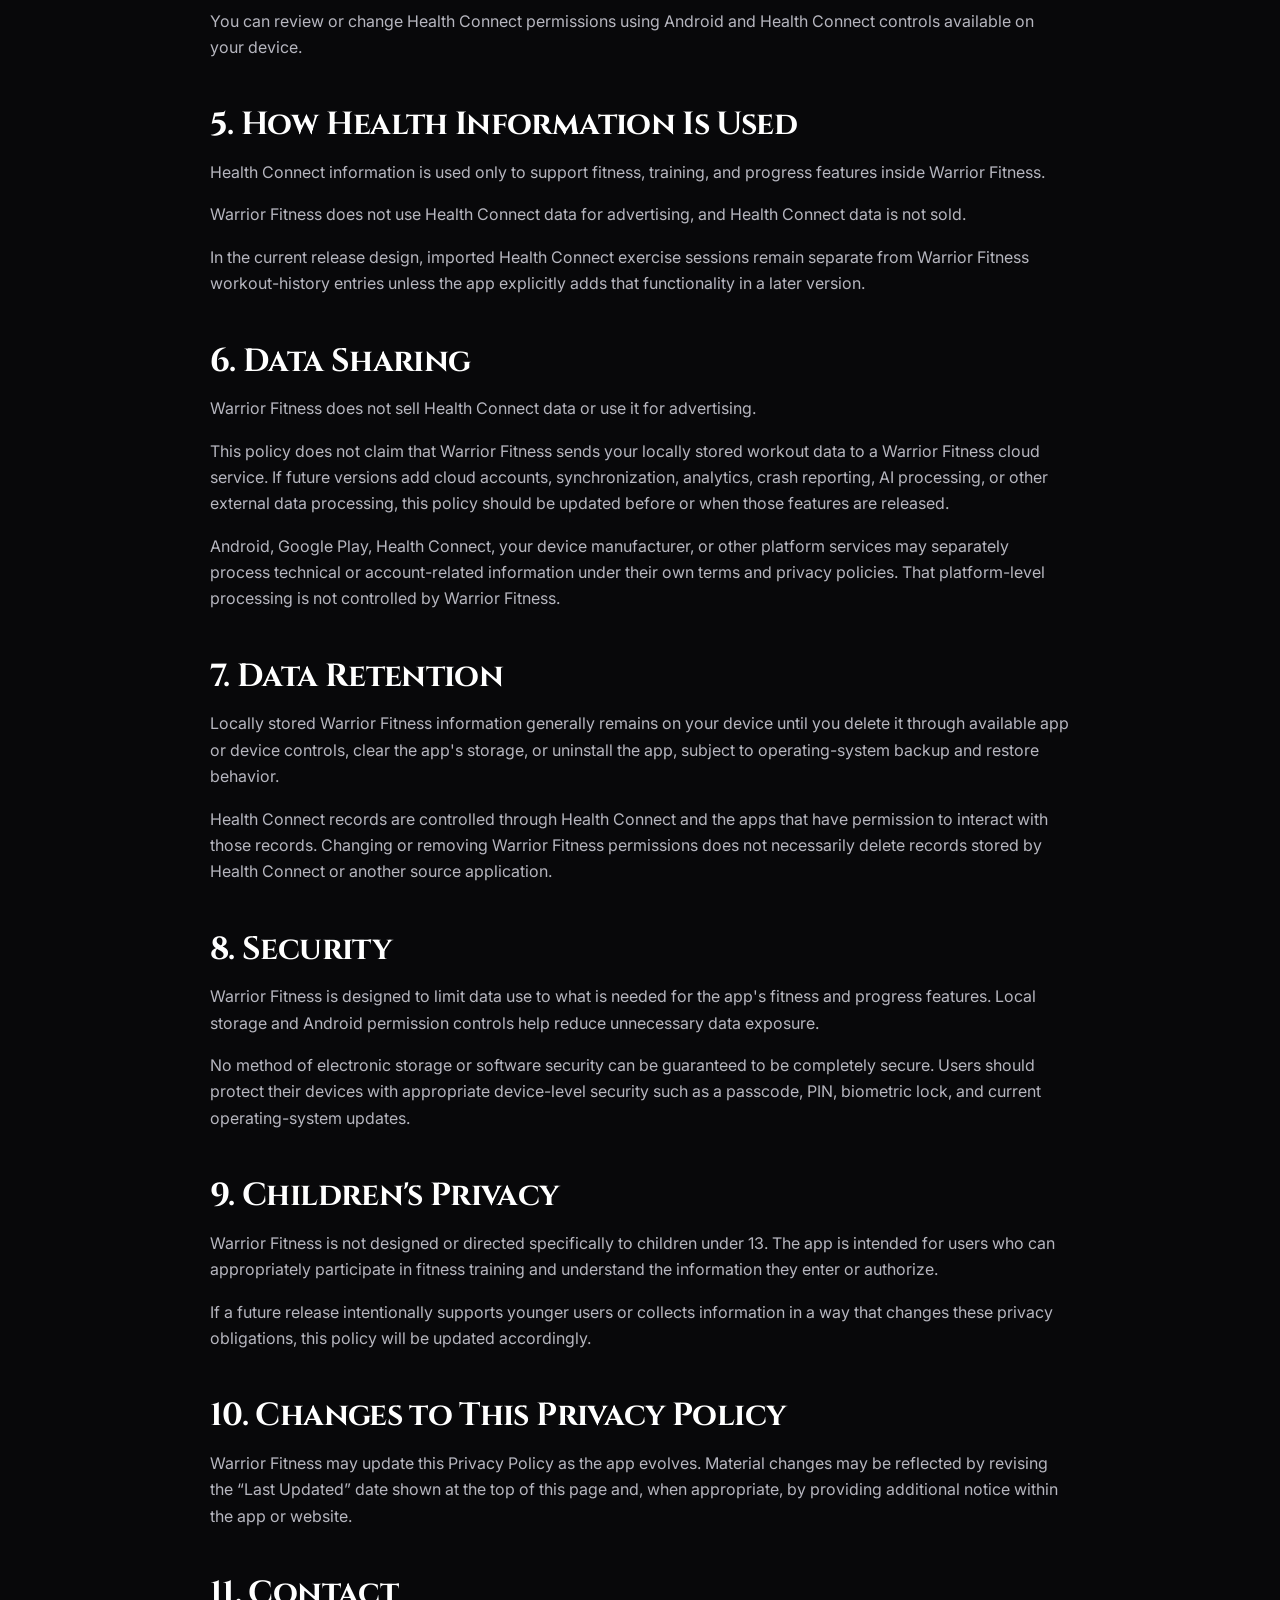
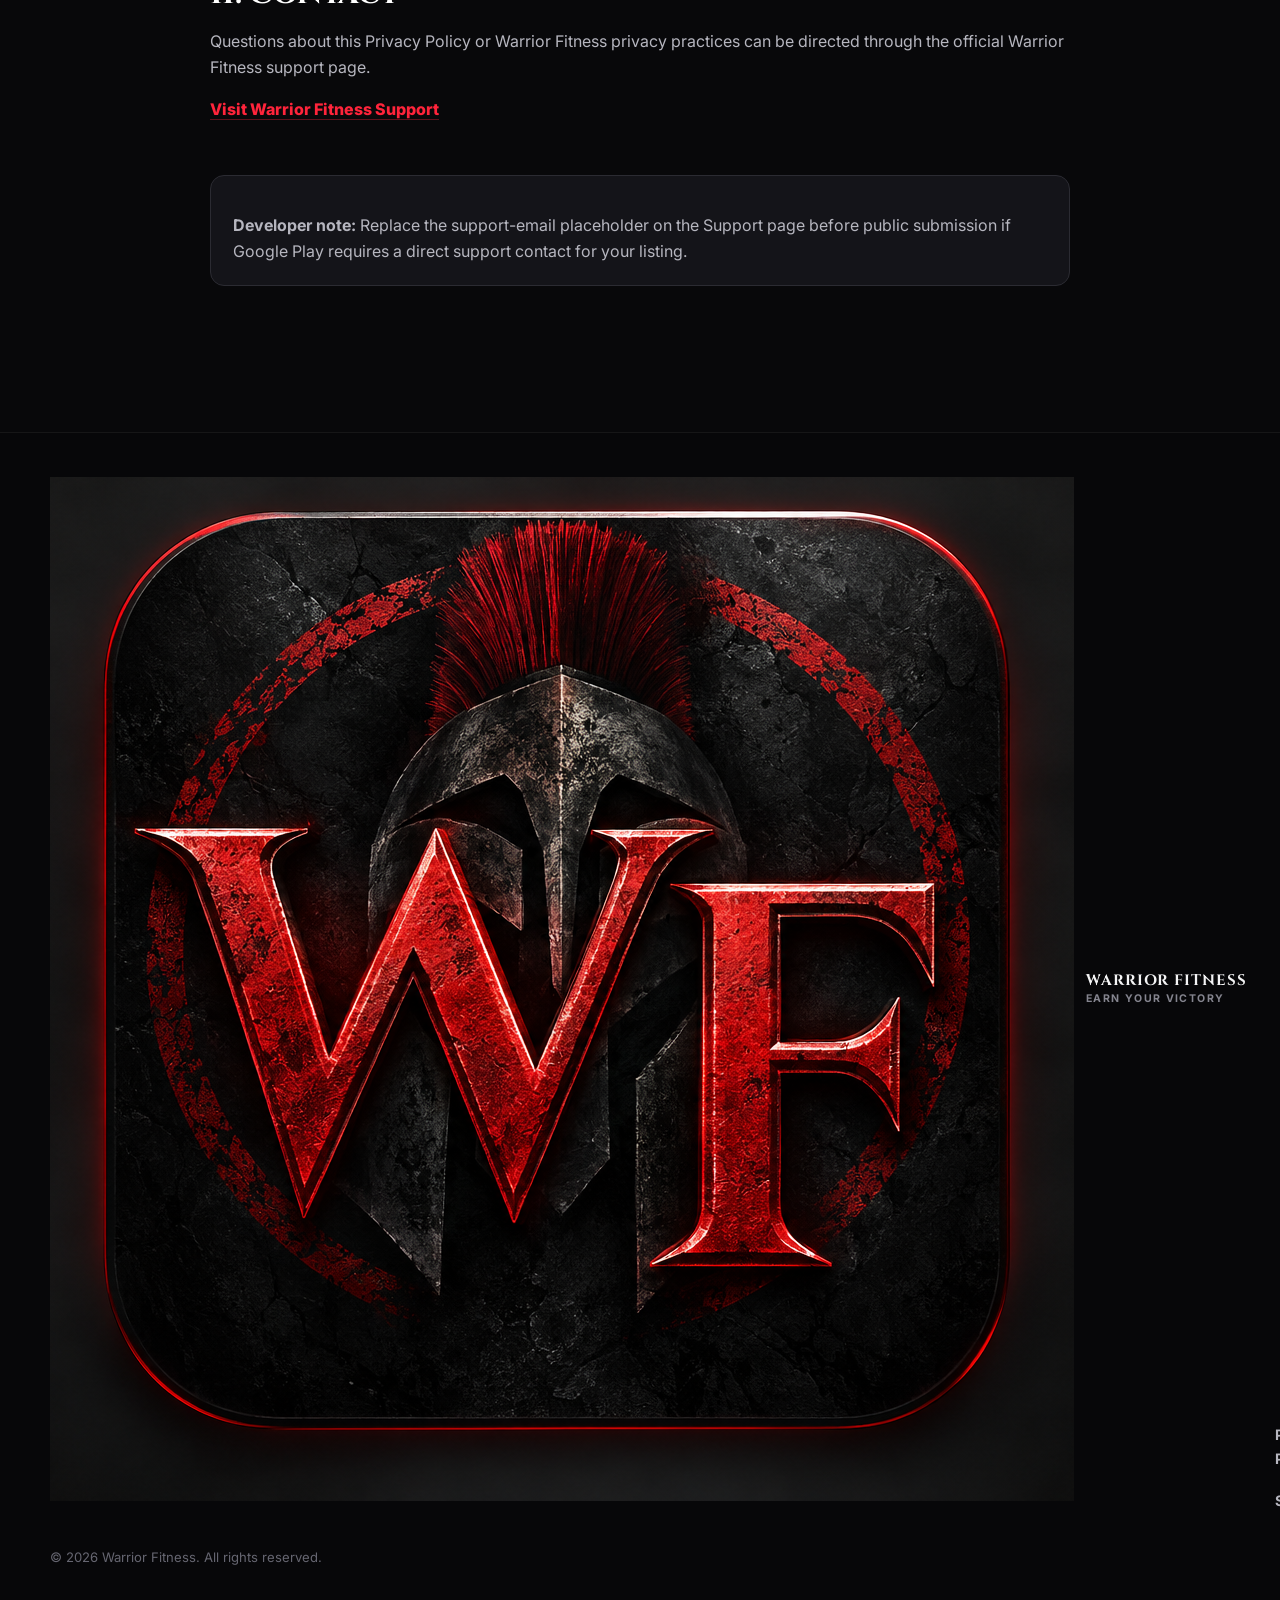
==== commit 7b6a6dcf: "Update privacy.html" ====
--- a/privacy.html
+++ b/privacy.html
@@ -9,6 +9,8 @@
   <meta name="theme-color" content="#0a0a0c" />
 
   <link rel="canonical" href="https://popshot602.github.io/warrior-fitness/privacy.html" />
+  <link rel="icon" type="image/png" href="assets/icon.png" />
+  <link rel="apple-touch-icon" href="assets/icon.png" />
   <link rel="preconnect" href="https://fonts.googleapis.com" />
   <link rel="preconnect" href="https://fonts.gstatic.com" crossorigin />
   <link href="https://fonts.googleapis.com/css2?family=Cinzel:wght@600;700;800&family=Inter:wght@400;500;600;700&display=swap" rel="stylesheet" />
@@ -23,7 +25,7 @@
   <header class="site-header">
     <div class="container nav-wrap">
       <a class="brand" href="index.html" aria-label="Warrior Fitness home">
-        <span class="brand-mark" aria-hidden="true">WF</span>
+        <img class="brand-logo" src="assets/icon.png" alt="" aria-hidden="true" />
         <span class="brand-copy">
           <strong>Warrior Fitness</strong>
           <small>Earn Your Victory</small>
@@ -193,7 +195,7 @@
     <div class="container footer-grid">
       <div>
         <a class="brand footer-brand" href="index.html" aria-label="Warrior Fitness home">
-          <span class="brand-mark" aria-hidden="true">WF</span>
+          <img class="brand-logo" src="assets/icon.png" alt="" aria-hidden="true" />
           <span class="brand-copy">
             <strong>Warrior Fitness</strong>
             <small>Earn Your Victory</small>
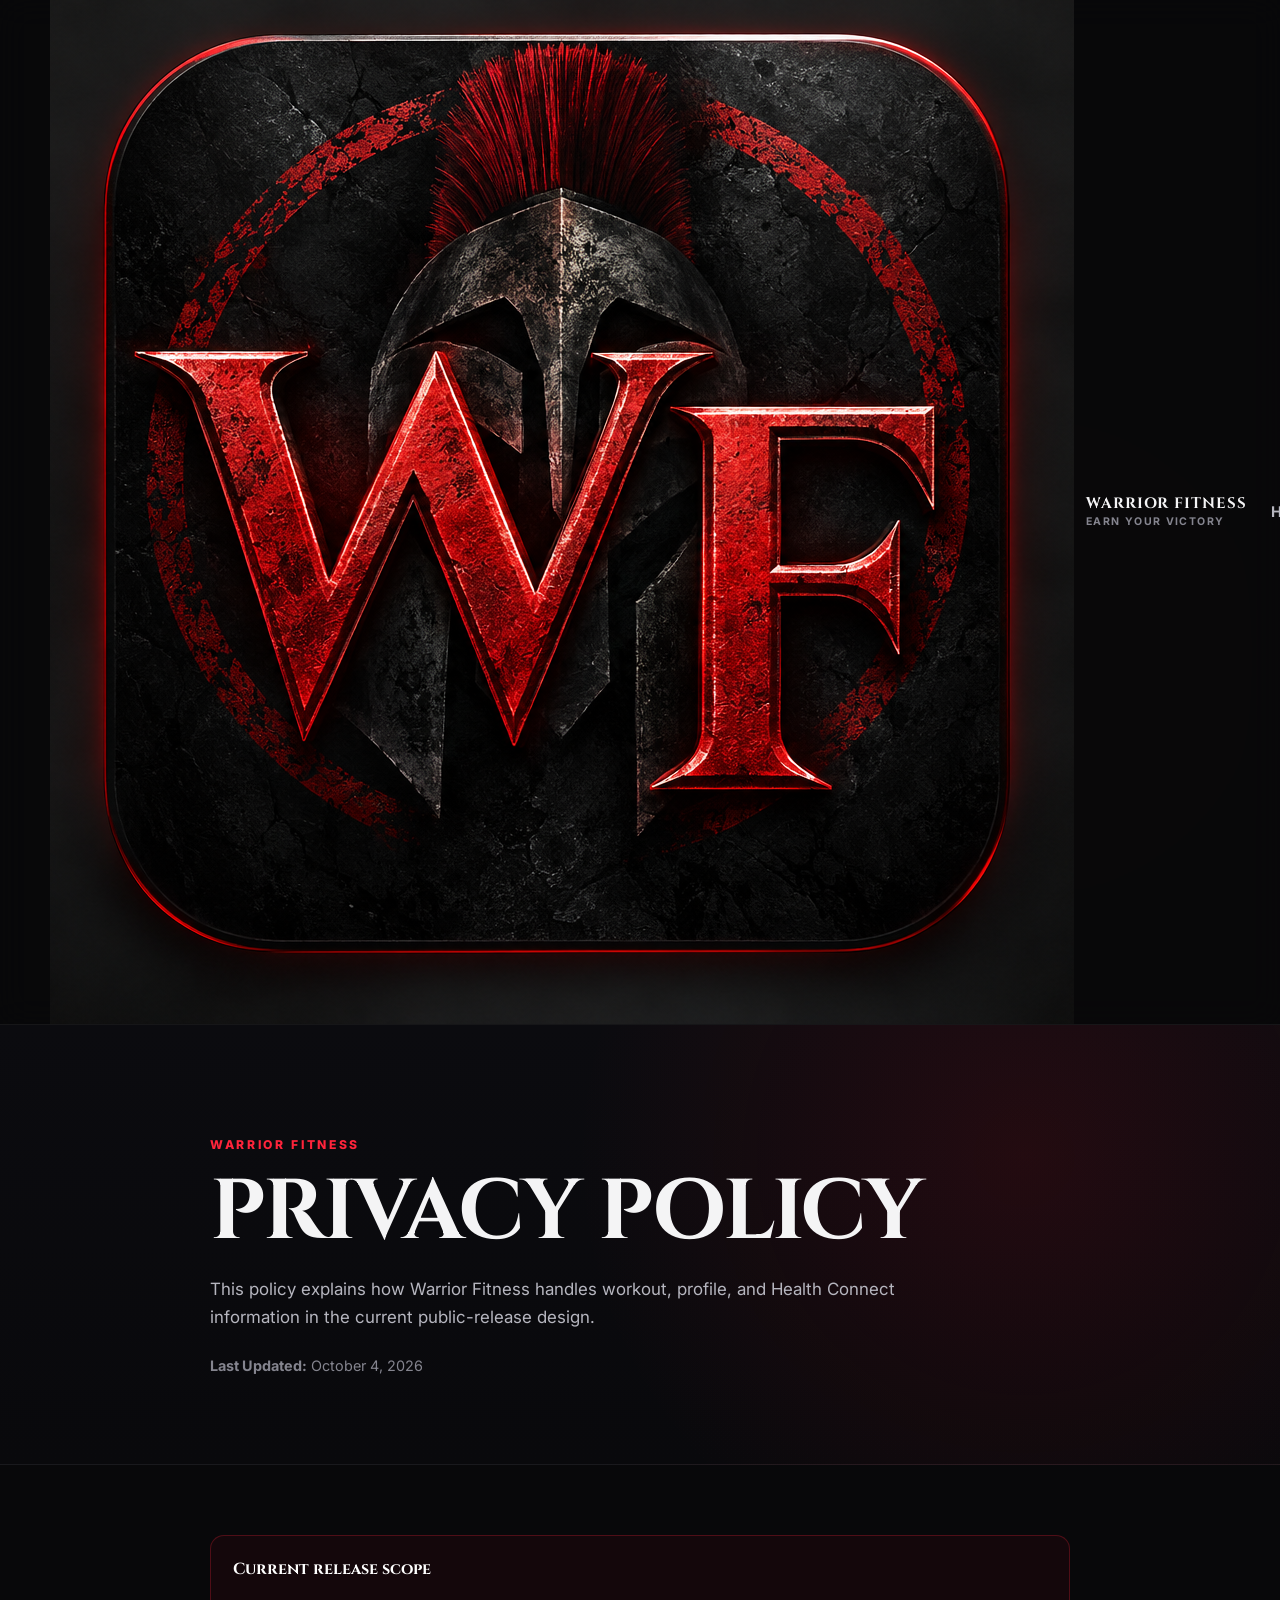
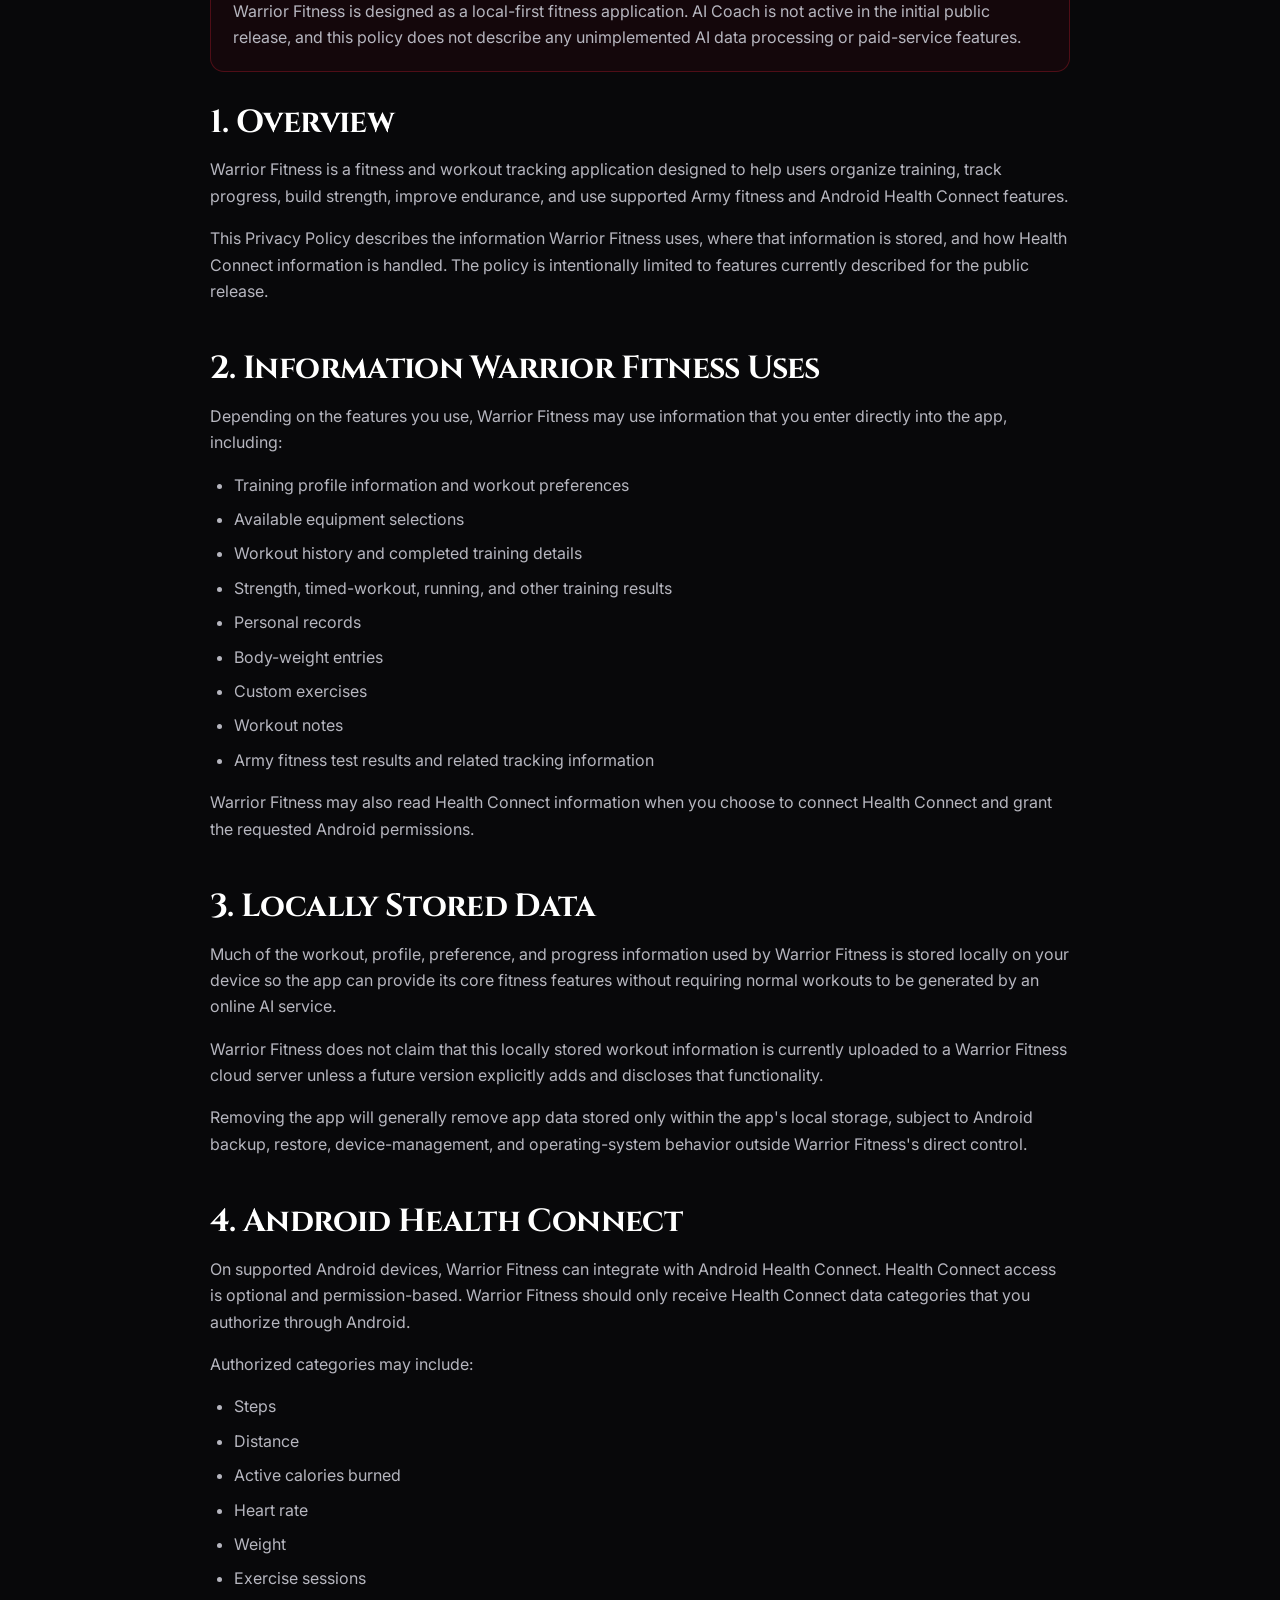
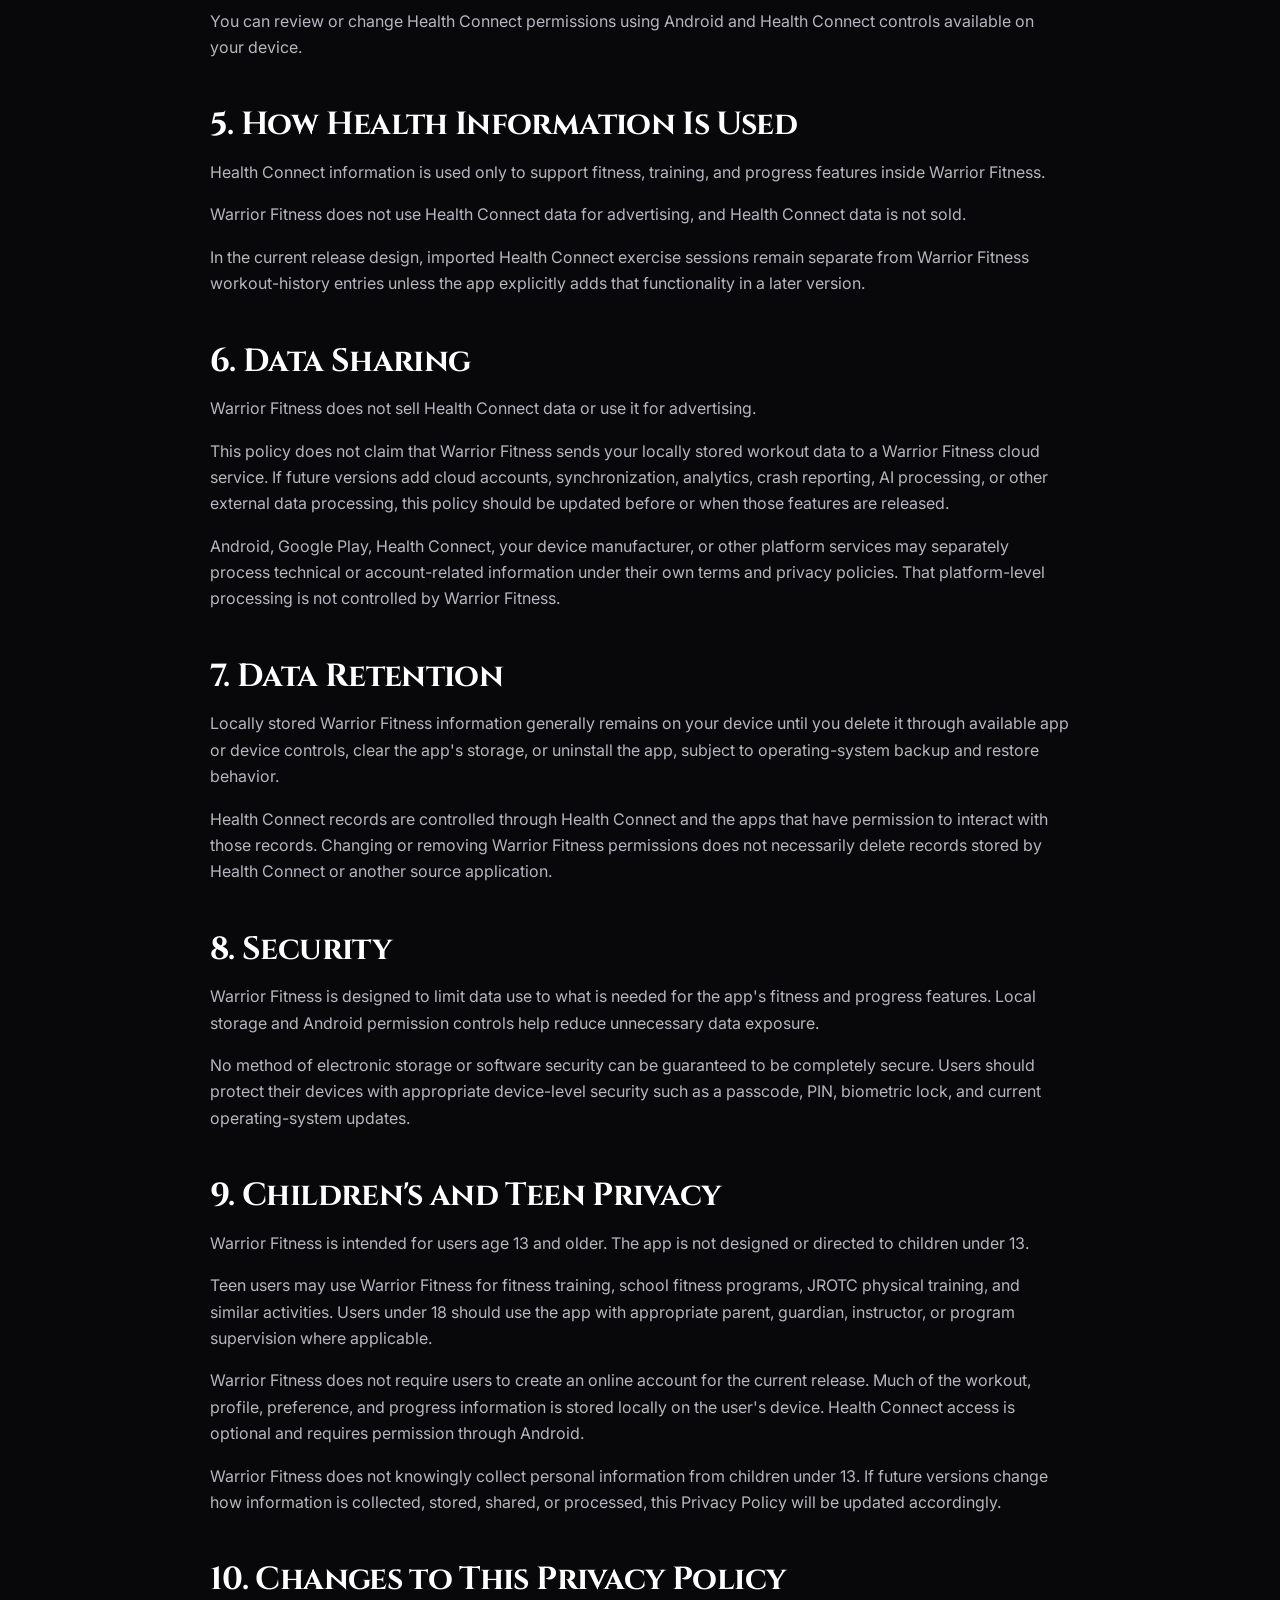
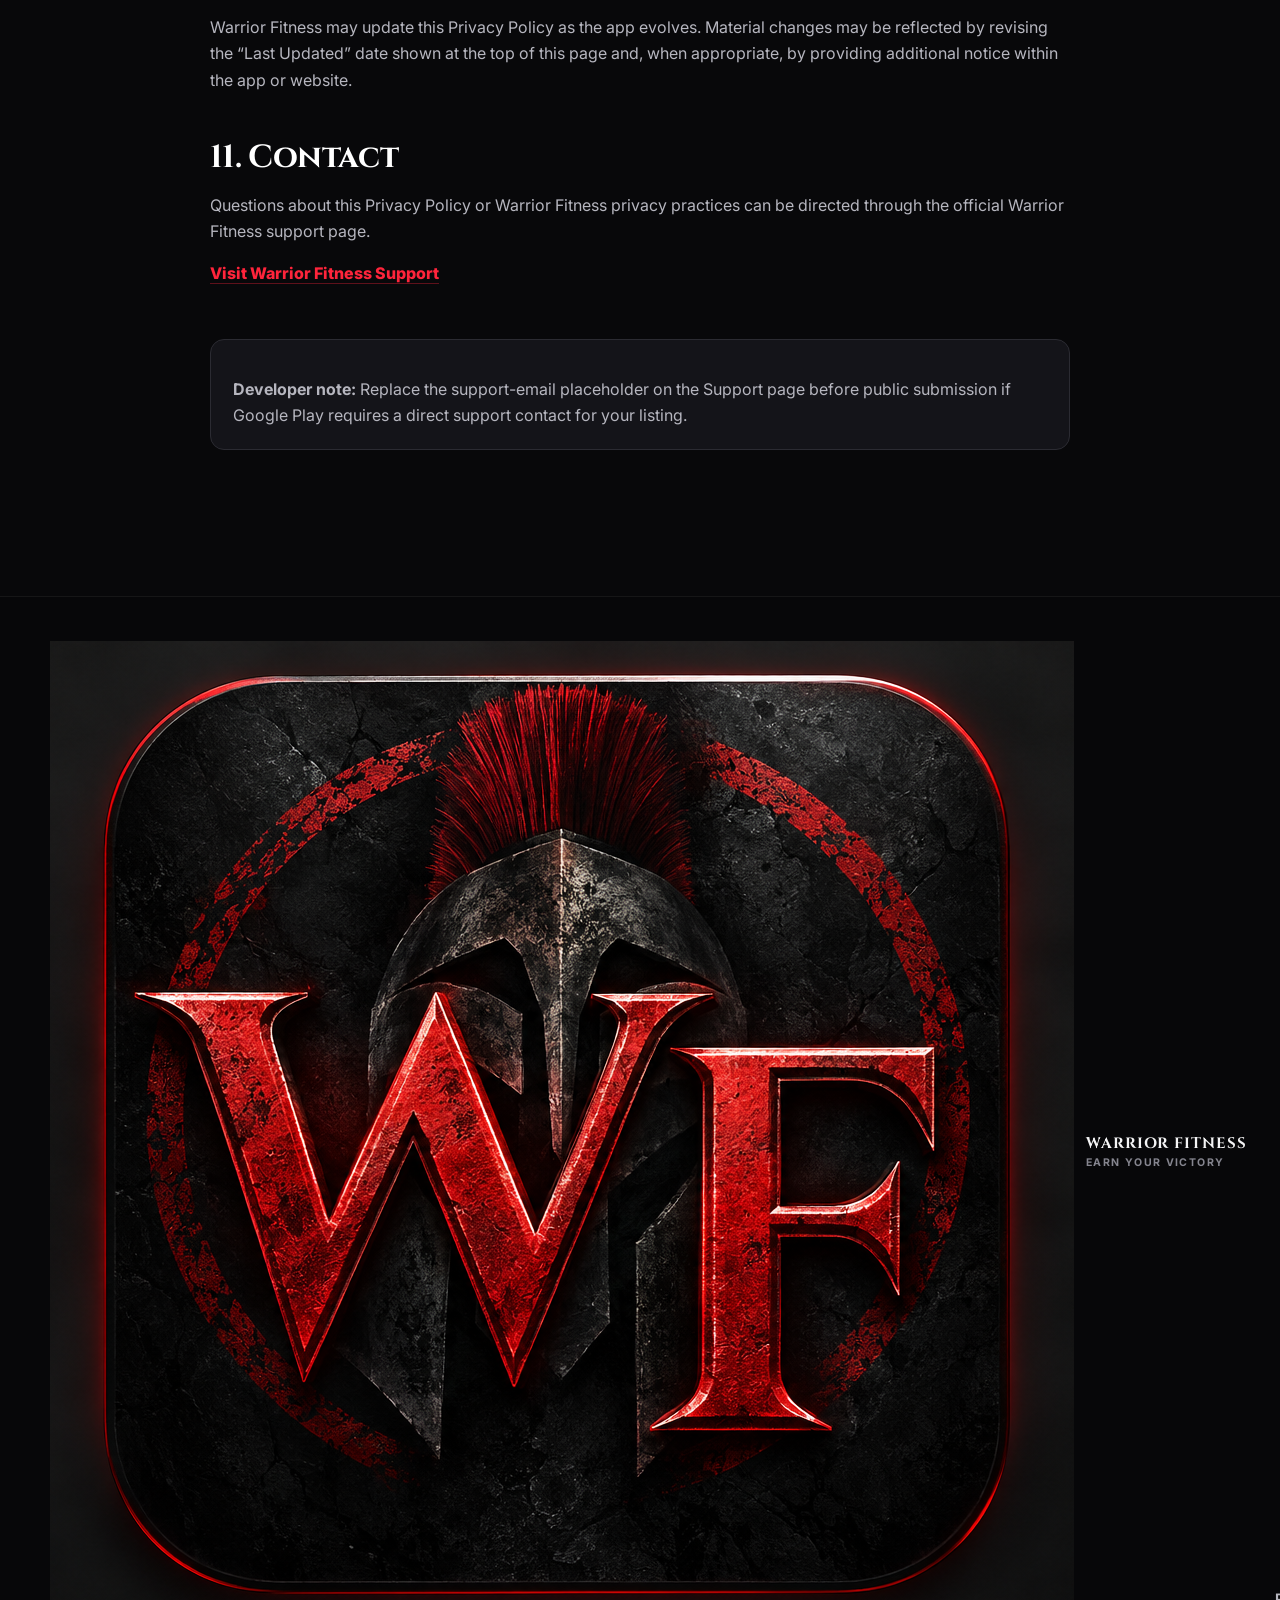
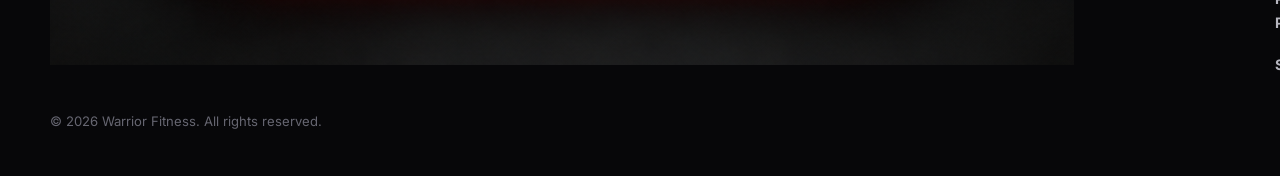
==== commit adc11c17: "Update privacy.html" ====
--- a/privacy.html
+++ b/privacy.html
@@ -161,14 +161,19 @@
           No method of electronic storage or software security can be guaranteed to be completely secure. Users should protect their devices with appropriate device-level security such as a passcode, PIN, biometric lock, and current operating-system updates.
         </p>
 
-        <h2>9. Children's Privacy</h2>
-        <p>
-          Warrior Fitness is not designed or directed specifically to children under 13. The app is intended for users who can appropriately participate in fitness training and understand the information they enter or authorize.
-        </p>
-        <p>
-          If a future release intentionally supports younger users or collects information in a way that changes these privacy obligations, this policy will be updated accordingly.
-        </p>
-
+        <h2>9. Children's and Teen Privacy</h2>
+<p>
+  Warrior Fitness is intended for users age 13 and older. The app is not designed or directed to children under 13.
+</p>
+<p>
+  Teen users may use Warrior Fitness for fitness training, school fitness programs, JROTC physical training, and similar activities. Users under 18 should use the app with appropriate parent, guardian, instructor, or program supervision where applicable.
+</p>
+<p>
+  Warrior Fitness does not require users to create an online account for the current release. Much of the workout, profile, preference, and progress information is stored locally on the user's device. Health Connect access is optional and requires permission through Android.
+</p>
+<p>
+  Warrior Fitness does not knowingly collect personal information from children under 13. If future versions change how information is collected, stored, shared, or processed, this Privacy Policy will be updated accordingly.
+</p>
         <h2>10. Changes to This Privacy Policy</h2>
         <p>
           Warrior Fitness may update this Privacy Policy as the app evolves. Material changes may be reflected by revising the “Last Updated” date shown at the top of this page and, when appropriate, by providing additional notice within the app or website.
